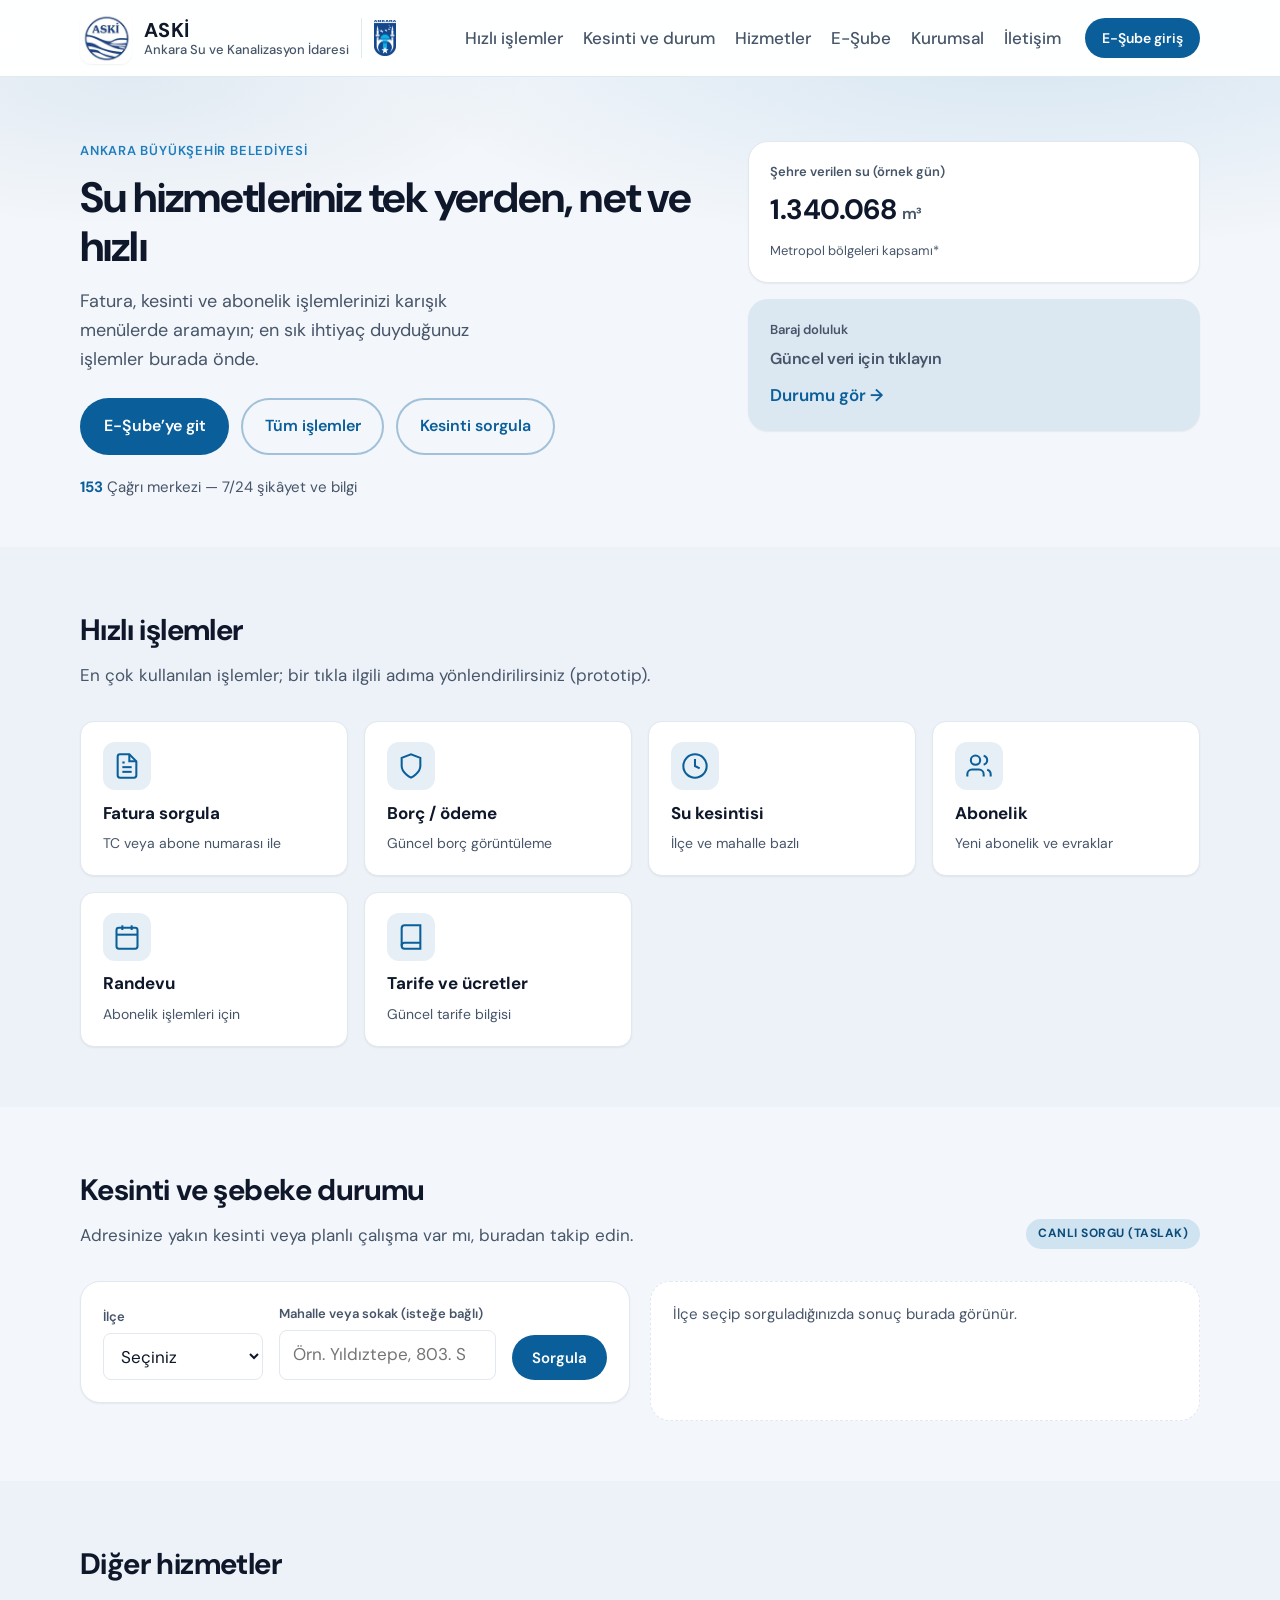
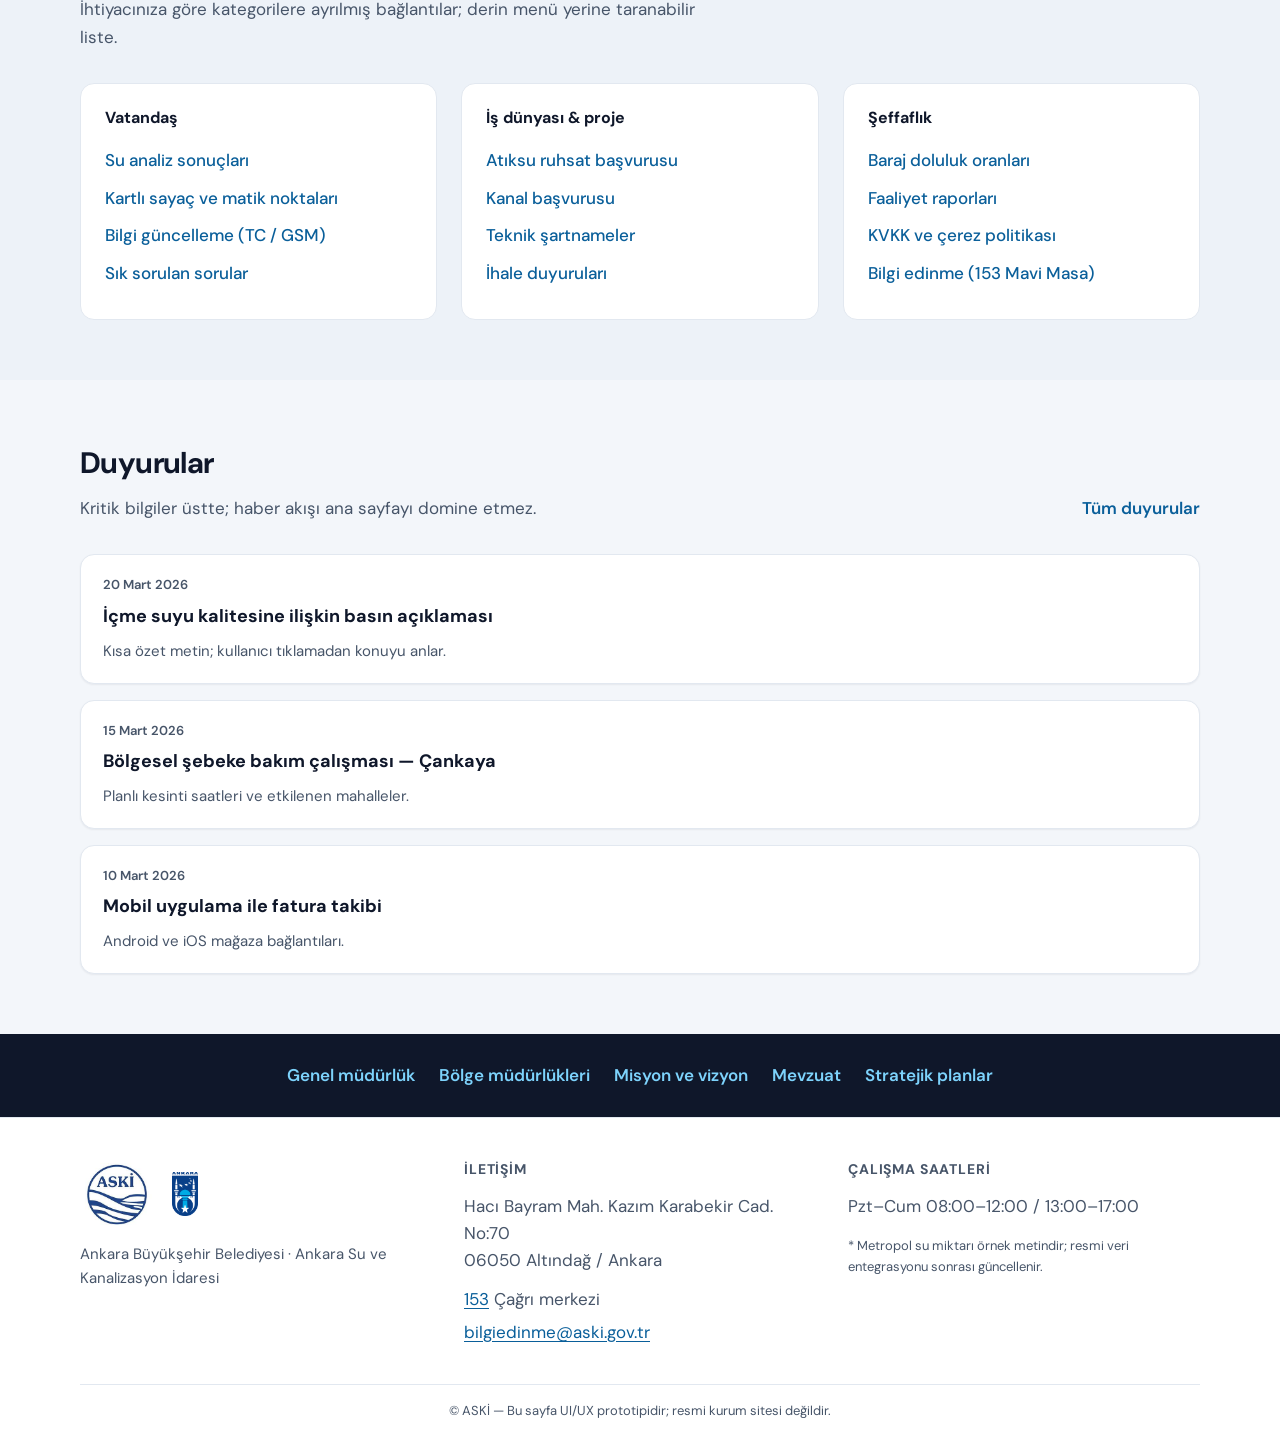
==== index.html @ d0b40c45 "Initial commit: ASKİ UI/UX taslak (statik site) Made-with: Cursor" ====
<!DOCTYPE html>
<html lang="tr">
  <head>
    <meta charset="utf-8" />
    <meta name="viewport" content="width=device-width, initial-scale=1" />
    <meta name="description" content="ASKİ — Ankara su ve altyapı hizmetleri. Fatura, kesinti ve abonelik işlemleri." />
    <title>ASKİ — Ankara Su ve Kanalizasyon İdaresi</title>
    <link rel="preconnect" href="https://fonts.googleapis.com" />
    <link rel="preconnect" href="https://fonts.gstatic.com" crossorigin />
    <link href="https://fonts.googleapis.com/css2?family=DM+Sans:ital,opsz,wght@0,9..40,400;0,9..40,500;0,9..40,600;0,9..40,700;1,9..40,400&display=swap" rel="stylesheet" />
    <link rel="stylesheet" href="styles.css" />
  </head>
  <body>
    <a class="skip-link" href="#icerik">İçeriğe geç</a>

    <header class="site-header" data-header>
      <div class="shell header__inner">
        <div class="brand-cluster">
          <a class="brand" href="index.html">
            <img class="brand__logo" src="askilogo.jpeg" width="52" height="52" alt="ASKİ" />
            <span class="brand__text">
              <span class="brand__title">ASKİ</span>
              <span class="brand__subtitle">Ankara Su ve Kanalizasyon İdaresi</span>
            </span>
          </a>
          <span class="brand-cluster__sep" aria-hidden="true"></span>
          <a
            class="brand-cluster__abb"
            href="https://ankara.bel.tr"
            target="_blank"
            rel="noopener noreferrer"
            title="Ankara Büyükşehir Belediyesi"
          >
            <img class="brand-cluster__abb-img" src="abb-logo.png" width="120" height="40" alt="Ankara Büyükşehir Belediyesi" />
          </a>
        </div>

        <button type="button" class="nav-toggle" aria-expanded="false" aria-controls="site-nav" data-nav-toggle>
          <span class="nav-toggle__bar"></span>
          <span class="visually-hidden">Menüyü aç / kapat</span>
        </button>

        <nav id="site-nav" class="site-nav" data-nav>
          <ul class="site-nav__list">
            <li><a href="#hizli">Hızlı işlemler</a></li>
            <li><a href="#durum">Kesinti ve durum</a></li>
            <li><a href="#hizmetler">Hizmetler</a></li>
            <li><a href="esube.html">E-Şube</a></li>
            <li><a href="#kurumsal">Kurumsal</a></li>
            <li><a href="#iletisim">İletişim</a></li>
          </ul>
          <a class="btn btn--primary btn--sm site-nav__cta" href="esube.html">E-Şube giriş</a>
        </nav>
      </div>
    </header>

    <main id="icerik">
      <section class="hero" aria-labelledby="hero-title">
        <div class="shell hero__grid">
          <div class="hero__copy">
            <p class="eyebrow">Ankara Büyükşehir Belediyesi</p>
            <h1 id="hero-title" class="hero__title">Su hizmetleriniz tek yerden, net ve hızlı</h1>
            <p class="hero__lead">
              Fatura, kesinti ve abonelik işlemlerinizi karışık menülerde aramayın; en sık ihtiyaç duyduğunuz işlemler burada önde.
            </p>
            <div class="hero__actions">
              <a class="btn btn--primary btn--lg" href="esube.html">E-Şube’ye git</a>
              <a class="btn btn--ghost btn--lg" href="#hizli">Tüm işlemler</a>
              <a class="btn btn--ghost btn--lg" href="#durum">Kesinti sorgula</a>
            </div>
            <p class="hero__note">
              <strong>153</strong> Çağrı merkezi — 7/24 şikâyet ve bilgi
            </p>
          </div>
          <div class="hero__panel" role="region" aria-label="Özet durum">
            <div class="stat-card">
              <span class="stat-card__label">Şehre verilen su (örnek gün)</span>
              <span class="stat-card__value">1.340.068 <span class="stat-card__unit">m³</span></span>
              <span class="stat-card__meta">Metropol bölgeleri kapsamı*</span>
            </div>
            <div class="stat-card stat-card--muted">
              <span class="stat-card__label">Baraj doluluk</span>
              <span class="stat-card__value stat-card__value--sm">Güncel veri için tıklayın</span>
              <a class="stat-card__link" href="#durum">Durumu gör →</a>
            </div>
          </div>
        </div>
      </section>

      <section id="hizli" class="section section--tint" aria-labelledby="hizli-title">
        <div class="shell">
          <div class="section__head">
            <h2 id="hizli-title" class="section__title">Hızlı işlemler</h2>
            <p class="section__desc">En çok kullanılan işlemler; bir tıkla ilgili adıma yönlendirilirsiniz (prototip).</p>
          </div>
          <ul class="quick-grid">
            <li>
              <a class="quick-card" href="esube.html">
                <span class="quick-card__icon" aria-hidden="true">
                  <svg width="28" height="28" viewBox="0 0 24 24" fill="none" stroke="currentColor" stroke-width="1.75"><path d="M14 2H6a2 2 0 0 0-2 2v16a2 2 0 0 0 2 2h12a2 2 0 0 0 2-2V8z"/><path d="M14 2v6h6"/><path d="M16 13H8"/><path d="M16 17H8"/><path d="M10 9H8"/></svg>
                </span>
                <span class="quick-card__title">Fatura sorgula</span>
                <span class="quick-card__hint">TC veya abone numarası ile</span>
              </a>
            </li>
            <li>
              <a class="quick-card" href="esube.html">
                <span class="quick-card__icon" aria-hidden="true">
                  <svg width="28" height="28" viewBox="0 0 24 24" fill="none" stroke="currentColor" stroke-width="1.75"><path d="M12 22s8-4 8-10V5l-8-3-8 3v7c0 6 8 10 8 10z"/></svg>
                </span>
                <span class="quick-card__title">Borç / ödeme</span>
                <span class="quick-card__hint">Güncel borç görüntüleme</span>
              </a>
            </li>
            <li>
              <a class="quick-card" href="#">
                <span class="quick-card__icon" aria-hidden="true">
                  <svg width="28" height="28" viewBox="0 0 24 24" fill="none" stroke="currentColor" stroke-width="1.75"><circle cx="12" cy="12" r="10"/><path d="M12 6v6l4 2"/></svg>
                </span>
                <span class="quick-card__title">Su kesintisi</span>
                <span class="quick-card__hint">İlçe ve mahalle bazlı</span>
              </a>
            </li>
            <li>
              <a class="quick-card" href="#">
                <span class="quick-card__icon" aria-hidden="true">
                  <svg width="28" height="28" viewBox="0 0 24 24" fill="none" stroke="currentColor" stroke-width="1.75"><path d="M16 21v-2a4 4 0 0 0-4-4H6a4 4 0 0 0-4 4v2"/><circle cx="9" cy="7" r="4"/><path d="M22 21v-2a4 4 0 0 0-3-3.87"/><path d="M16 3.13a4 4 0 0 1 0 7.75"/></svg>
                </span>
                <span class="quick-card__title">Abonelik</span>
                <span class="quick-card__hint">Yeni abonelik ve evraklar</span>
              </a>
            </li>
            <li>
              <a class="quick-card" href="#">
                <span class="quick-card__icon" aria-hidden="true">
                  <svg width="28" height="28" viewBox="0 0 24 24" fill="none" stroke="currentColor" stroke-width="1.75"><rect x="3" y="4" width="18" height="18" rx="2"/><path d="M16 2v4"/><path d="M8 2v4"/><path d="M3 10h18"/></svg>
                </span>
                <span class="quick-card__title">Randevu</span>
                <span class="quick-card__hint">Abonelik işlemleri için</span>
              </a>
            </li>
            <li>
              <a class="quick-card" href="#">
                <span class="quick-card__icon" aria-hidden="true">
                  <svg width="28" height="28" viewBox="0 0 24 24" fill="none" stroke="currentColor" stroke-width="1.75"><path d="M4 19.5A2.5 2.5 0 0 1 6.5 17H20"/><path d="M6.5 2H20v20H6.5A2.5 2.5 0 0 1 4 19.5v-15A2.5 2.5 0 0 1 6.5 2z"/></svg>
                </span>
                <span class="quick-card__title">Tarife ve ücretler</span>
                <span class="quick-card__hint">Güncel tarife bilgisi</span>
              </a>
            </li>
          </ul>
        </div>
      </section>

      <section id="durum" class="section" aria-labelledby="durum-title">
        <div class="shell">
          <div class="section__head section__head--row">
            <div>
              <h2 id="durum-title" class="section__title">Kesinti ve şebeke durumu</h2>
              <p class="section__desc">Adresinize yakın kesinti veya planlı çalışma var mı, buradan takip edin.</p>
            </div>
            <span class="badge badge--live">Canlı sorgu (taslak)</span>
          </div>
          <div class="lookup-panel">
            <form class="lookup-form" action="#" method="get" role="search" aria-label="Kesinti sorgula">
              <label class="field">
                <span class="field__label">İlçe</span>
                <select class="field__control" name="ilce">
                  <option value="">Seçiniz</option>
                  <option>Çankaya</option>
                  <option>Keçiören</option>
                  <option>Mamak</option>
                  <option>Yenimahalle</option>
                  <option>Etimesgut</option>
                  <option>Sincan</option>
                  <option>Altındağ</option>
                  <option>Gölbaşı</option>
                  <option>Pursaklar</option>
                  <option>Akyurt</option>
                  <option>Çubuk</option>
                </select>
              </label>
              <label class="field field--grow">
                <span class="field__label">Mahalle veya sokak (isteğe bağlı)</span>
                <input class="field__control" type="search" name="q" placeholder="Örn. Yıldıztepe, 803. Sokak" autocomplete="address-line2" />
              </label>
              <button type="submit" class="btn btn--primary lookup-form__submit">Sorgula</button>
            </form>
            <div class="lookup-result" role="status">
              <p class="lookup-result__placeholder">İlçe seçip sorguladığınızda sonuç burada görünür.</p>
            </div>
          </div>
        </div>
      </section>

      <section id="hizmetler" class="section section--tint" aria-labelledby="hizmetler-title">
        <div class="shell">
          <div class="section__head">
            <h2 id="hizmetler-title" class="section__title">Diğer hizmetler</h2>
            <p class="section__desc">İhtiyacınıza göre kategorilere ayrılmış bağlantılar; derin menü yerine taranabilir liste.</p>
          </div>
          <div class="service-cols">
            <div class="service-block">
              <h3 class="service-block__title">Vatandaş</h3>
              <ul class="link-list">
                <li><a href="#">Su analiz sonuçları</a></li>
                <li><a href="#">Kartlı sayaç ve matik noktaları</a></li>
                <li><a href="#">Bilgi güncelleme (TC / GSM)</a></li>
                <li><a href="#">Sık sorulan sorular</a></li>
              </ul>
            </div>
            <div class="service-block">
              <h3 class="service-block__title">İş dünyası & proje</h3>
              <ul class="link-list">
                <li><a href="#">Atıksu ruhsat başvurusu</a></li>
                <li><a href="#">Kanal başvurusu</a></li>
                <li><a href="#">Teknik şartnameler</a></li>
                <li><a href="#">İhale duyuruları</a></li>
              </ul>
            </div>
            <div class="service-block">
              <h3 class="service-block__title">Şeffaflık</h3>
              <ul class="link-list">
                <li><a href="#">Baraj doluluk oranları</a></li>
                <li><a href="#">Faaliyet raporları</a></li>
                <li><a href="#">KVKK ve çerez politikası</a></li>
                <li><a href="#">Bilgi edinme (153 Mavi Masa)</a></li>
              </ul>
            </div>
          </div>
        </div>
      </section>

      <section class="section" aria-labelledby="duyuru-title">
        <div class="shell">
          <div class="section__head section__head--row">
            <div>
              <h2 id="duyuru-title" class="section__title">Duyurular</h2>
              <p class="section__desc">Kritik bilgiler üstte; haber akışı ana sayfayı domine etmez.</p>
            </div>
            <a class="text-link" href="#">Tüm duyurular</a>
          </div>
          <ul class="news-list">
            <li>
              <article class="news-item">
                <time class="news-item__date" datetime="2026-03-20">20 Mart 2026</time>
                <h3 class="news-item__title"><a href="#">İçme suyu kalitesine ilişkin basın açıklaması</a></h3>
                <p class="news-item__excerpt">Kısa özet metin; kullanıcı tıklamadan konuyu anlar.</p>
              </article>
            </li>
            <li>
              <article class="news-item">
                <time class="news-item__date" datetime="2026-03-15">15 Mart 2026</time>
                <h3 class="news-item__title"><a href="#">Bölgesel şebeke bakım çalışması — Çankaya</a></h3>
                <p class="news-item__excerpt">Planlı kesinti saatleri ve etkilenen mahalleler.</p>
              </article>
            </li>
            <li>
              <article class="news-item">
                <time class="news-item__date" datetime="2026-03-10">10 Mart 2026</time>
                <h3 class="news-item__title"><a href="#">Mobil uygulama ile fatura takibi</a></h3>
                <p class="news-item__excerpt">Android ve iOS mağaza bağlantıları.</p>
              </article>
            </li>
          </ul>
        </div>
      </section>

      <section id="kurumsal" class="section section--dark" aria-labelledby="kurumsal-title">
        <div class="shell kurumsal-strip">
          <h2 id="kurumsal-title" class="visually-hidden">Kurumsal kısayollar</h2>
          <ul class="kurumsal-strip__list">
            <li><a href="#">Genel müdürlük</a></li>
            <li><a href="#">Bölge müdürlükleri</a></li>
            <li><a href="#">Misyon ve vizyon</a></li>
            <li><a href="#">Mevzuat</a></li>
            <li><a href="#">Stratejik planlar</a></li>
          </ul>
        </div>
      </section>
    </main>

    <footer id="iletisim" class="site-footer">
      <div class="shell footer__grid">
        <div class="footer__brand">
          <div class="footer__logos">
            <img class="footer__logo" src="askilogo.jpeg" width="72" height="72" alt="ASKİ" loading="lazy" decoding="async" />
            <img class="footer__logo footer__logo--abb" src="abb-logo.png" width="140" height="48" alt="Ankara Büyükşehir Belediyesi" loading="lazy" decoding="async" />
          </div>
          <p class="footer__tagline">Ankara Büyükşehir Belediyesi · Ankara Su ve Kanalizasyon İdaresi</p>
        </div>
        <div class="footer__block">
          <h3 class="footer__heading">İletişim</h3>
          <address class="footer__address">
            Hacı Bayram Mah. Kazım Karabekir Cad. No:70<br />
            06050 Altındağ / Ankara
          </address>
          <p><a href="tel:153">153</a> Çağrı merkezi</p>
          <p><a href="mailto:bilgiedinme@aski.gov.tr">bilgiedinme@aski.gov.tr</a></p>
        </div>
        <div class="footer__block">
          <h3 class="footer__heading">Çalışma saatleri</h3>
          <p>Pzt–Cum 08:00–12:00 / 13:00–17:00</p>
          <p class="footer__fine">* Metropol su miktarı örnek metindir; resmi veri entegrasyonu sonrası güncellenir.</p>
        </div>
      </div>
      <div class="shell footer__bottom">
        <p>© ASKİ — Bu sayfa UI/UX prototipidir; resmi kurum sitesi değildir.</p>
      </div>
    </footer>

    <script src="script.js"></script>
  </body>
</html>
---- styles.css ----
/* ASKİ UI prototip — görev odaklı, sade bilgi mimarisi */

:root {
  /* Kurumsal su / kamu mavisi (ASKİ tipi lacivert–mavi) */
  --color-bg: #f3f6fa;
  --color-surface: #ffffff;
  --color-ink: #0f172a;
  --color-ink-muted: #475569;
  --color-border: #e2e8f0;
  --color-accent: #0a5f9a;
  --color-accent-hover: #084a78;
  --color-accent-soft: rgba(10, 95, 154, 0.1);
  --color-wave: #1e7dbd;
  --color-accent-rgb: 10, 95, 154;
  --color-wave-rgb: 30, 125, 189;
  --radius-sm: 8px;
  --radius-md: 14px;
  --radius-lg: 20px;
  --shadow-sm: 0 1px 2px rgba(15, 23, 42, 0.06);
  --shadow-md: 0 8px 24px rgba(15, 23, 42, 0.08);
  --font: "DM Sans", system-ui, -apple-system, sans-serif;
  --header-h: 72px;
  --max: 1120px;
  --space: clamp(1rem, 4vw, 2rem);
}

*,
*::before,
*::after {
  box-sizing: border-box;
}

html {
  scroll-behavior: smooth;
}

@media (prefers-reduced-motion: reduce) {
  html {
    scroll-behavior: auto;
  }
  *,
  *::before,
  *::after {
    animation-duration: 0.01ms !important;
    animation-iteration-count: 1 !important;
    transition-duration: 0.01ms !important;
  }
}

body {
  margin: 0;
  font-family: var(--font);
  font-size: 1.0625rem;
  line-height: 1.6;
  color: var(--color-ink);
  background: var(--color-bg);
}

img {
  max-width: 100%;
  height: auto;
}

a {
  color: var(--color-accent);
  text-underline-offset: 3px;
}

a:hover {
  color: var(--color-accent-hover);
}

.visually-hidden {
  position: absolute;
  width: 1px;
  height: 1px;
  padding: 0;
  margin: -1px;
  overflow: hidden;
  clip: rect(0, 0, 0, 0);
  white-space: nowrap;
  border: 0;
}

.skip-link {
  position: absolute;
  left: -9999px;
  z-index: 999;
  padding: 0.75rem 1rem;
  background: var(--color-accent);
  color: #fff;
  font-weight: 600;
  border-radius: var(--radius-sm);
}

.skip-link:focus {
  left: var(--space);
  top: var(--space);
}

.shell {
  width: min(100% - 2 * var(--space), var(--max));
  margin-inline: auto;
}

/* Header */

.site-header {
  position: sticky;
  top: 0;
  z-index: 50;
  background: rgba(255, 255, 255, 0.92);
  backdrop-filter: blur(10px);
  border-bottom: 1px solid var(--color-border);
}

.header__inner {
  display: flex;
  align-items: center;
  justify-content: space-between;
  gap: 1rem;
  min-height: var(--header-h);
  padding-block: 0.75rem;
}

.brand-cluster {
  display: flex;
  align-items: center;
  gap: 0.75rem;
  flex-shrink: 0;
}

.brand-cluster__sep {
  width: 1px;
  height: 40px;
  background: var(--color-border);
  flex-shrink: 0;
}

.brand-cluster__abb {
  display: flex;
  align-items: center;
  text-decoration: none;
  opacity: 0.95;
  transition: opacity 0.15s ease;
}

.brand-cluster__abb:hover {
  opacity: 1;
}

.brand-cluster__abb-img {
  display: block;
  height: 36px;
  width: auto;
  max-width: 110px;
  object-fit: contain;
}

.brand {
  display: flex;
  align-items: center;
  gap: 0.75rem;
  text-decoration: none;
  color: inherit;
}

.brand__logo {
  width: 52px;
  height: 52px;
  object-fit: contain;
  border-radius: 12px;
  flex-shrink: 0;
  box-shadow: var(--shadow-sm);
}

.brand__text {
  display: flex;
  flex-direction: column;
  line-height: 1.2;
}

.brand__title {
  font-weight: 700;
  font-size: 1.25rem;
  letter-spacing: 0.02em;
}

.brand__subtitle {
  font-size: 0.8125rem;
  color: var(--color-ink-muted);
  font-weight: 500;
}

.brand__title--footer {
  font-size: 1.5rem;
}

.nav-toggle {
  display: none;
  flex-direction: column;
  justify-content: center;
  gap: 6px;
  width: 44px;
  height: 44px;
  padding: 0;
  border: 1px solid var(--color-border);
  border-radius: var(--radius-sm);
  background: var(--color-surface);
  cursor: pointer;
}

.nav-toggle__bar,
.nav-toggle__bar::before,
.nav-toggle__bar::after {
  display: block;
  width: 20px;
  height: 2px;
  margin-inline: auto;
  background: var(--color-ink);
  border-radius: 1px;
}

.nav-toggle__bar {
  position: relative;
  background: transparent;
}

.nav-toggle__bar::before,
.nav-toggle__bar::after {
  content: "";
  position: absolute;
  left: 0;
  transition: transform 0.2s ease;
}

.nav-toggle__bar::before {
  top: -6px;
}

.nav-toggle__bar::after {
  top: 6px;
}

.site-nav[data-open="true"] .nav-toggle__bar::before {
  transform: translateY(6px) rotate(45deg);
}

.site-nav[data-open="true"] .nav-toggle__bar::after {
  transform: translateY(-6px) rotate(-45deg);
}

.site-nav {
  display: flex;
  align-items: center;
  gap: 1.5rem;
}

.site-nav__list {
  display: flex;
  flex-wrap: wrap;
  align-items: center;
  gap: 0.25rem 1.25rem;
  list-style: none;
  margin: 0;
  padding: 0;
}

.site-nav__list a {
  text-decoration: none;
  font-weight: 500;
  color: var(--color-ink-muted);
  padding: 0.35rem 0;
}

.site-nav__list a:hover,
.site-nav__list a:focus-visible {
  color: var(--color-accent);
}

.site-nav__cta {
  flex-shrink: 0;
}

@media (max-width: 880px) {
  .brand-cluster__sep {
    display: none;
  }

  .brand-cluster__abb-img {
    max-width: 88px;
    height: 30px;
  }

  .nav-toggle {
    display: flex;
  }

  .site-nav {
    position: fixed;
    inset: var(--header-h) 0 auto 0;
    flex-direction: column;
    align-items: stretch;
    padding: 1rem var(--space) 1.25rem;
    background: var(--color-surface);
    border-bottom: 1px solid var(--color-border);
    box-shadow: var(--shadow-md);
    transform: translateY(-120%);
    opacity: 0;
    pointer-events: none;
    transition: transform 0.2s ease, opacity 0.2s ease;
  }

  .site-nav[data-open="true"] {
    transform: translateY(0);
    opacity: 1;
    pointer-events: auto;
  }

  .site-nav__list {
    flex-direction: column;
    align-items: stretch;
  }

  .site-nav__list a {
    padding: 0.65rem 0;
    border-bottom: 1px solid var(--color-border);
  }

  .site-nav__cta {
    margin-top: 0.5rem;
    text-align: center;
  }
}

/* Buttons */

.btn {
  display: inline-flex;
  align-items: center;
  justify-content: center;
  gap: 0.5rem;
  padding: 0.65rem 1.15rem;
  font-family: inherit;
  font-size: 0.9375rem;
  font-weight: 600;
  text-decoration: none;
  border-radius: 999px;
  border: 2px solid transparent;
  cursor: pointer;
  transition: background 0.15s ease, color 0.15s ease, border-color 0.15s ease;
}

.btn--primary {
  background: var(--color-accent);
  color: #fff;
}

.btn--primary:hover {
  background: var(--color-accent-hover);
  color: #fff;
}

.btn--ghost {
  background: transparent;
  color: var(--color-accent);
  border-color: rgba(var(--color-accent-rgb), 0.35);
}

.btn--ghost:hover {
  background: var(--color-accent-soft);
}

.btn--sm {
  padding: 0.45rem 0.95rem;
  font-size: 0.875rem;
}

.btn--lg {
  padding: 0.85rem 1.35rem;
  font-size: 1rem;
}

.btn:focus-visible {
  outline: 3px solid rgba(var(--color-accent-rgb), 0.45);
  outline-offset: 2px;
}

/* Hero */

.hero {
  padding: clamp(2.5rem, 6vw, 4rem) 0 clamp(2rem, 5vw, 3rem);
  background:
    radial-gradient(1200px 400px at 80% -10%, rgba(var(--color-wave-rgb), 0.14), transparent 55%),
    radial-gradient(800px 300px at 10% 0%, rgba(var(--color-accent-rgb), 0.08), transparent 50%),
    var(--color-bg);
}

.hero__grid {
  display: grid;
  grid-template-columns: 1.15fr 0.85fr;
  gap: clamp(2rem, 5vw, 3.5rem);
  align-items: start;
}

@media (max-width: 900px) {
  .hero__grid {
    grid-template-columns: 1fr;
  }
}

.eyebrow {
  margin: 0 0 0.75rem;
  font-size: 0.8125rem;
  font-weight: 600;
  letter-spacing: 0.06em;
  text-transform: uppercase;
  color: var(--color-wave);
}

.hero__title {
  margin: 0 0 1rem;
  font-size: clamp(1.85rem, 4.5vw, 2.65rem);
  font-weight: 700;
  line-height: 1.15;
  letter-spacing: -0.02em;
}

.hero__lead {
  margin: 0 0 1.5rem;
  color: var(--color-ink-muted);
  font-size: 1.125rem;
  max-width: 36ch;
}

.hero__actions {
  display: flex;
  flex-wrap: wrap;
  gap: 0.75rem;
  margin-bottom: 1.25rem;
}

.hero__note {
  margin: 0;
  font-size: 0.9375rem;
  color: var(--color-ink-muted);
}

.hero__note strong {
  color: var(--color-accent);
  font-weight: 700;
}

.hero__panel {
  display: flex;
  flex-direction: column;
  gap: 1rem;
}

.stat-card {
  padding: 1.25rem 1.35rem;
  background: var(--color-surface);
  border-radius: var(--radius-lg);
  border: 1px solid var(--color-border);
  box-shadow: var(--shadow-sm);
}

.stat-card--muted {
  background: var(--color-accent-soft);
  border-color: transparent;
}

.stat-card__label {
  display: block;
  font-size: 0.8125rem;
  font-weight: 600;
  color: var(--color-ink-muted);
  margin-bottom: 0.35rem;
}

.stat-card__value {
  display: block;
  font-size: 1.75rem;
  font-weight: 700;
  letter-spacing: -0.02em;
}

.stat-card__value--sm {
  font-size: 1rem;
  font-weight: 600;
  color: var(--color-ink-muted);
}

.stat-card__unit {
  font-size: 1rem;
  font-weight: 600;
  color: var(--color-ink-muted);
}

.stat-card__meta {
  display: block;
  margin-top: 0.5rem;
  font-size: 0.8125rem;
  color: var(--color-ink-muted);
}

.stat-card__link {
  display: inline-block;
  margin-top: 0.65rem;
  font-weight: 600;
  text-decoration: none;
}

.stat-card__link:hover {
  text-decoration: underline;
}

/* Sections */

.section {
  padding: clamp(2.5rem, 5vw, 3.75rem) 0;
}

.section--tint {
  background: #edf2f8;
}

.section--dark {
  padding: 1.75rem 0;
  background: #0f172a;
  color: #e2e8f0;
}

.section--dark a {
  color: #7dd3fc;
}

.section--dark a:hover {
  color: #bae6fd;
}

.section__head {
  margin-bottom: 2rem;
  max-width: 52ch;
}

.section__head--row {
  display: flex;
  flex-wrap: wrap;
  align-items: flex-end;
  justify-content: space-between;
  gap: 1rem;
  max-width: none;
}

.section__title {
  margin: 0 0 0.5rem;
  font-size: clamp(1.5rem, 3vw, 1.85rem);
  font-weight: 700;
  letter-spacing: -0.02em;
}

.section__desc {
  margin: 0;
  color: var(--color-ink-muted);
}

.badge {
  display: inline-block;
  padding: 0.35rem 0.75rem;
  font-size: 0.75rem;
  font-weight: 700;
  letter-spacing: 0.04em;
  text-transform: uppercase;
  border-radius: 999px;
}

.badge--live {
  background: rgba(var(--color-wave-rgb), 0.16);
  color: #0a4d7a;
}

.text-link {
  font-weight: 600;
  text-decoration: none;
  white-space: nowrap;
}

.text-link:hover {
  text-decoration: underline;
}

/* Quick grid */

.quick-grid {
  display: grid;
  grid-template-columns: repeat(auto-fill, minmax(240px, 1fr));
  gap: 1rem;
  list-style: none;
  margin: 0;
  padding: 0;
}

.quick-card {
  display: flex;
  flex-direction: column;
  align-items: flex-start;
  gap: 0.35rem;
  height: 100%;
  padding: 1.25rem 1.35rem;
  background: var(--color-surface);
  border: 1px solid var(--color-border);
  border-radius: var(--radius-md);
  text-decoration: none;
  color: inherit;
  box-shadow: var(--shadow-sm);
  transition: border-color 0.15s ease, box-shadow 0.15s ease, transform 0.15s ease;
}

.quick-card:hover {
  border-color: rgba(var(--color-accent-rgb), 0.35);
  box-shadow: var(--shadow-md);
  transform: translateY(-2px);
}

.quick-card:focus-visible {
  outline: 3px solid rgba(var(--color-accent-rgb), 0.45);
  outline-offset: 2px;
}

.quick-card__icon {
  display: flex;
  align-items: center;
  justify-content: center;
  width: 48px;
  height: 48px;
  border-radius: 12px;
  background: var(--color-accent-soft);
  color: var(--color-accent);
  margin-bottom: 0.25rem;
}

.quick-card__title {
  font-size: 1.0625rem;
  font-weight: 700;
}

.quick-card__hint {
  font-size: 0.875rem;
  color: var(--color-ink-muted);
}

/* Lookup */

.lookup-panel {
  display: grid;
  grid-template-columns: 1fr;
  gap: 1.25rem;
}

@media (min-width: 700px) {
  .lookup-panel {
    grid-template-columns: 1fr 1fr;
    align-items: start;
  }
}

.lookup-form {
  display: flex;
  flex-wrap: wrap;
  gap: 1rem;
  align-items: flex-end;
  padding: 1.35rem;
  background: var(--color-surface);
  border: 1px solid var(--color-border);
  border-radius: var(--radius-lg);
  box-shadow: var(--shadow-sm);
}

.field {
  display: flex;
  flex-direction: column;
  gap: 0.35rem;
  min-width: 160px;
}

.field--grow {
  flex: 1;
  min-width: 200px;
}

.field__label {
  font-size: 0.8125rem;
  font-weight: 600;
  color: var(--color-ink-muted);
}

.field__control {
  font: inherit;
  padding: 0.65rem 0.85rem;
  border: 1px solid var(--color-border);
  border-radius: var(--radius-sm);
  background: #fff;
  color: var(--color-ink);
}

.field__control:focus {
  outline: none;
  border-color: var(--color-accent);
  box-shadow: 0 0 0 3px var(--color-accent-soft);
}

.lookup-form__submit {
  flex-shrink: 0;
}

.lookup-result {
  min-height: 140px;
  padding: 1.25rem 1.35rem;
  background: var(--color-surface);
  border: 1px dashed var(--color-border);
  border-radius: var(--radius-lg);
}

.lookup-result__placeholder {
  margin: 0;
  color: var(--color-ink-muted);
  font-size: 0.9375rem;
}

/* Services */

.service-cols {
  display: grid;
  grid-template-columns: repeat(auto-fit, minmax(220px, 1fr));
  gap: 1.5rem;
}

.service-block {
  padding: 1.35rem 1.5rem;
  background: var(--color-surface);
  border-radius: var(--radius-md);
  border: 1px solid var(--color-border);
}

.service-block__title {
  margin: 0 0 1rem;
  font-size: 1rem;
  font-weight: 700;
}

.link-list {
  margin: 0;
  padding: 0;
  list-style: none;
}

.link-list li {
  margin-bottom: 0.65rem;
}

.link-list a {
  font-weight: 500;
  text-decoration: none;
}

.link-list a:hover {
  text-decoration: underline;
}

/* News */

.news-list {
  list-style: none;
  margin: 0;
  padding: 0;
  display: flex;
  flex-direction: column;
  gap: 1rem;
}

.news-item {
  padding: 1.25rem 1.35rem;
  background: var(--color-surface);
  border: 1px solid var(--color-border);
  border-radius: var(--radius-md);
  box-shadow: var(--shadow-sm);
}

.news-item__date {
  display: block;
  font-size: 0.8125rem;
  font-weight: 600;
  color: var(--color-ink-muted);
  margin-bottom: 0.35rem;
}

.news-item__title {
  margin: 0 0 0.5rem;
  font-size: 1.125rem;
  font-weight: 700;
}

.news-item__title a {
  color: inherit;
  text-decoration: none;
}

.news-item__title a:hover {
  color: var(--color-accent);
}

.news-item__excerpt {
  margin: 0;
  font-size: 0.9375rem;
  color: var(--color-ink-muted);
}

/* Kurumsal strip */

.kurumsal-strip__list {
  display: flex;
  flex-wrap: wrap;
  gap: 0.75rem 1.5rem;
  justify-content: center;
  list-style: none;
  margin: 0;
  padding: 0;
}

.kurumsal-strip__list a {
  font-weight: 600;
  text-decoration: none;
}

.kurumsal-strip__list a:hover {
  text-decoration: underline;
}

/* Footer */

.site-footer {
  padding: 2.5rem 0 0;
  background: #fff;
  border-top: 1px solid var(--color-border);
}

.footer__grid {
  display: grid;
  grid-template-columns: repeat(auto-fit, minmax(200px, 1fr));
  gap: 2rem;
  padding-bottom: 2rem;
}

.footer__logos {
  display: flex;
  flex-wrap: wrap;
  align-items: center;
  gap: 1rem 1.25rem;
  margin-bottom: 0.75rem;
}

.footer__logo {
  display: block;
  width: 72px;
  height: 72px;
  object-fit: contain;
}

.footer__logo--abb {
  width: auto;
  height: 44px;
  max-width: 160px;
}

.footer__tagline {
  margin: 0;
  color: var(--color-ink-muted);
  font-size: 0.9375rem;
  max-width: 36ch;
}

.footer__heading {
  margin: 0 0 0.75rem;
  font-size: 0.875rem;
  font-weight: 700;
  text-transform: uppercase;
  letter-spacing: 0.06em;
  color: var(--color-ink-muted);
}

.footer__address {
  font-style: normal;
  margin: 0 0 0.75rem;
  color: var(--color-ink-muted);
}

.footer__block p {
  margin: 0.35rem 0;
  color: var(--color-ink-muted);
}

.footer__fine {
  font-size: 0.8125rem;
  margin-top: 1rem !important;
}

.footer__bottom {
  padding: 1rem 0 1.5rem;
  border-top: 1px solid var(--color-border);
  text-align: center;
}

.footer__bottom p {
  margin: 0;
  font-size: 0.8125rem;
  color: var(--color-ink-muted);
}

/* E-Şube giriş (İSKİ tarzı görev odaklı düzen) */

.page-esube {
  min-height: 100vh;
  display: flex;
  flex-direction: column;
  background:
    radial-gradient(900px 420px at 85% -5%, rgba(var(--color-wave-rgb), 0.16), transparent 55%),
    radial-gradient(700px 380px at 5% 20%, rgba(var(--color-accent-rgb), 0.1), transparent 50%),
    linear-gradient(180deg, #e8f1f3 0%, var(--color-bg) 45%);
}

.page-esube .site-header {
  background: rgba(255, 255, 255, 0.97);
}

.esube-main {
  flex: 1;
  padding: clamp(1.5rem, 4vw, 2.75rem) 0 clamp(2rem, 5vw, 3rem);
}

.esube-layout {
  display: grid;
  grid-template-columns: minmax(0, 1fr) minmax(280px, 420px);
  gap: clamp(1.5rem, 4vw, 2.5rem);
  align-items: start;
}

@media (max-width: 900px) {
  .esube-layout {
    grid-template-columns: 1fr;
  }
}

.esube-intro {
  padding: 0.25rem 0;
}

.esube-intro__badge {
  display: inline-block;
  margin: 0 0 0.75rem;
  padding: 0.35rem 0.75rem;
  font-size: 0.75rem;
  font-weight: 700;
  letter-spacing: 0.05em;
  text-transform: uppercase;
  color: var(--color-accent);
  background: var(--color-accent-soft);
  border-radius: 999px;
}

.esube-intro__title {
  margin: 0 0 1rem;
  font-size: clamp(1.65rem, 3.5vw, 2.1rem);
  font-weight: 700;
  line-height: 1.2;
  letter-spacing: -0.02em;
}

.esube-intro__title span {
  color: var(--color-wave);
}

.esube-intro__block {
  margin: 0 0 1.25rem;
  padding: 1rem 1.15rem;
  background: var(--color-surface);
  border: 1px solid var(--color-border);
  border-radius: var(--radius-md);
  box-shadow: var(--shadow-sm);
}

.esube-intro__block h2 {
  margin: 0 0 0.5rem;
  font-size: 0.9375rem;
  font-weight: 700;
  color: var(--color-wave);
}

.esube-intro__block p {
  margin: 0;
  font-size: 0.9375rem;
  color: var(--color-ink-muted);
  line-height: 1.55;
}

.esube-intro__note {
  margin: 1rem 0 0;
  font-size: 0.875rem;
  color: var(--color-ink-muted);
}

.esube-intro__note a {
  font-weight: 600;
}

.esube-card {
  padding: 1.5rem 1.35rem 1.35rem;
  background: var(--color-surface);
  border: 1px solid var(--color-border);
  border-radius: var(--radius-lg);
  box-shadow: var(--shadow-md);
}

.esube-card__title {
  margin: 0 0 1.25rem;
  font-size: 1.125rem;
  font-weight: 700;
  text-align: center;
}

.login-tabs {
  display: flex;
  margin-bottom: 1.25rem;
  padding: 4px;
  background: var(--color-bg);
  border-radius: 999px;
  gap: 4px;
}

.login-tabs__btn {
  flex: 1;
  padding: 0.55rem 0.75rem;
  font: inherit;
  font-size: 0.875rem;
  font-weight: 600;
  color: var(--color-ink-muted);
  background: transparent;
  border: none;
  border-radius: 999px;
  cursor: pointer;
  transition: background 0.15s ease, color 0.15s ease;
}

.login-tabs__btn[aria-selected="true"] {
  background: var(--color-surface);
  color: var(--color-accent);
  box-shadow: var(--shadow-sm);
}

.login-tabs__btn:focus-visible {
  outline: 3px solid rgba(var(--color-accent-rgb), 0.35);
  outline-offset: 2px;
}

.login-panel[hidden] {
  display: none !important;
}

.login-panel {
  display: block;
}

.kvkk-line {
  margin: 0 0 0.75rem;
  font-size: 0.875rem;
  color: var(--color-ink-muted);
  line-height: 1.5;
}

.kvkk-line a {
  font-weight: 600;
}

.kvkk-check {
  display: flex;
  align-items: flex-start;
  gap: 0.5rem;
  margin-bottom: 1rem;
  font-size: 0.875rem;
  font-weight: 600;
}

.kvkk-check input {
  margin-top: 0.2rem;
  width: 1.1rem;
  height: 1.1rem;
  accent-color: var(--color-accent);
}

.edevlet-box {
  display: flex;
  align-items: center;
  gap: 0.85rem;
  padding: 0.85rem 1rem;
  border: 1px solid var(--color-border);
  border-radius: var(--radius-sm);
  background: #fafbfc;
  text-decoration: none;
  color: inherit;
  transition: border-color 0.15s ease, background 0.15s ease;
}

.edevlet-box:hover {
  border-color: rgba(var(--color-accent-rgb), 0.4);
  background: #fff;
}

.edevlet-box__icon {
  display: flex;
  align-items: center;
  justify-content: center;
  width: 40px;
  height: 40px;
  flex-shrink: 0;
  background: #fff;
  border: 1px solid var(--color-border);
  border-radius: 8px;
  font-size: 0.65rem;
  font-weight: 800;
  letter-spacing: 0.02em;
  color: #c41e3a;
}

.edevlet-box__text strong {
  display: block;
  font-size: 0.8125rem;
  color: #475569;
}

.edevlet-box__text span {
  font-size: 0.75rem;
  color: var(--color-ink-muted);
}

.form-stack {
  display: flex;
  flex-direction: column;
  gap: 0.85rem;
}

.esube-hint {
  margin: 0;
  font-size: 0.8125rem;
  color: var(--color-ink-muted);
}

.round-input {
  width: 100%;
  padding: 0.7rem 0.9rem;
  font: inherit;
  border: 1px solid var(--color-border);
  border-radius: var(--radius-sm);
  background: #fff;
}

.round-input:focus {
  outline: none;
  border-color: var(--color-accent);
  box-shadow: 0 0 0 3px var(--color-accent-soft);
}

.esube-submit {
  align-self: flex-end;
  padding: 0.65rem 1.35rem;
  font: inherit;
  font-weight: 600;
  color: #fff;
  background: var(--color-accent);
  border: none;
  border-radius: 999px;
  cursor: pointer;
}

.esube-submit:hover {
  background: var(--color-accent-hover);
}

.esube-submit:focus-visible {
  outline: 3px solid rgba(var(--color-accent-rgb), 0.45);
  outline-offset: 2px;
}

.esube-foot {
  margin-top: 1rem;
  padding-top: 1rem;
  border-top: 1px solid var(--color-border);
  text-align: center;
}

.esube-foot a {
  font-size: 0.875rem;
  font-weight: 600;
  text-decoration: none;
}

.esube-foot a:hover {
  text-decoration: underline;
}
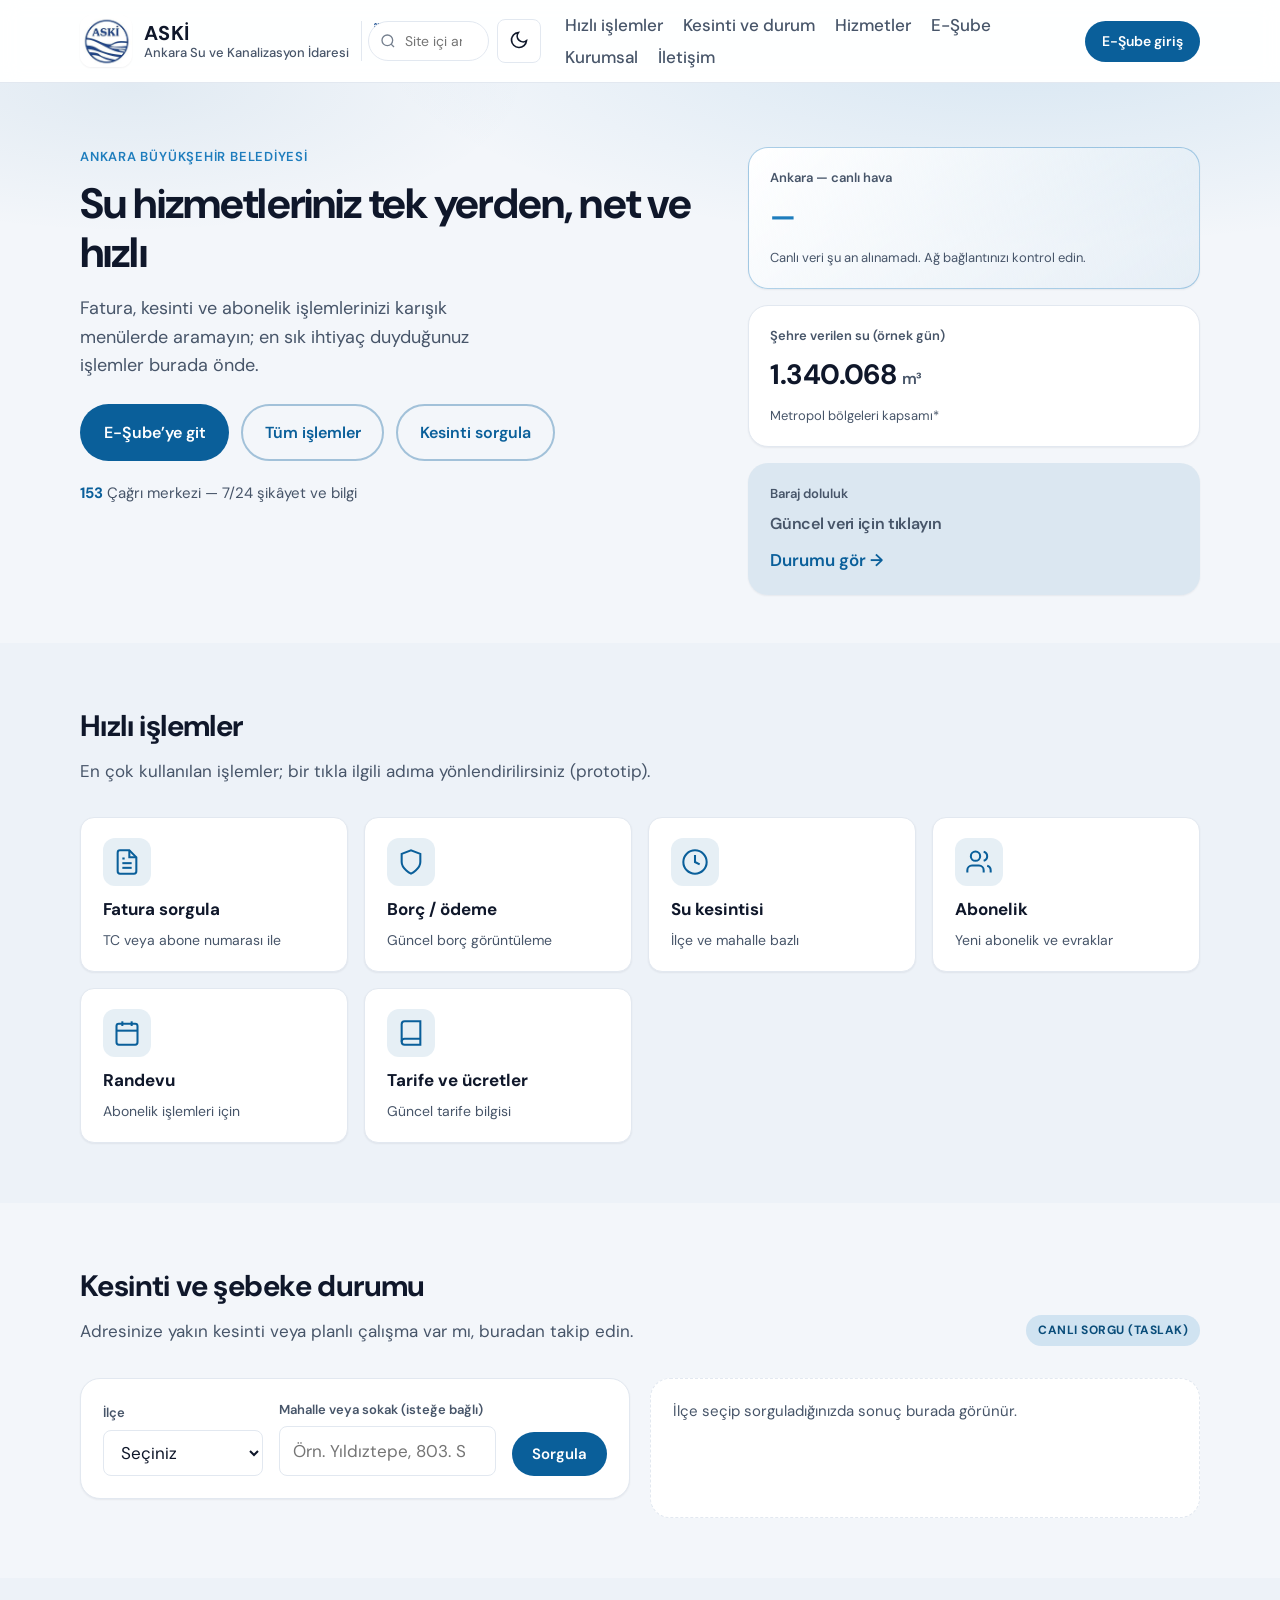
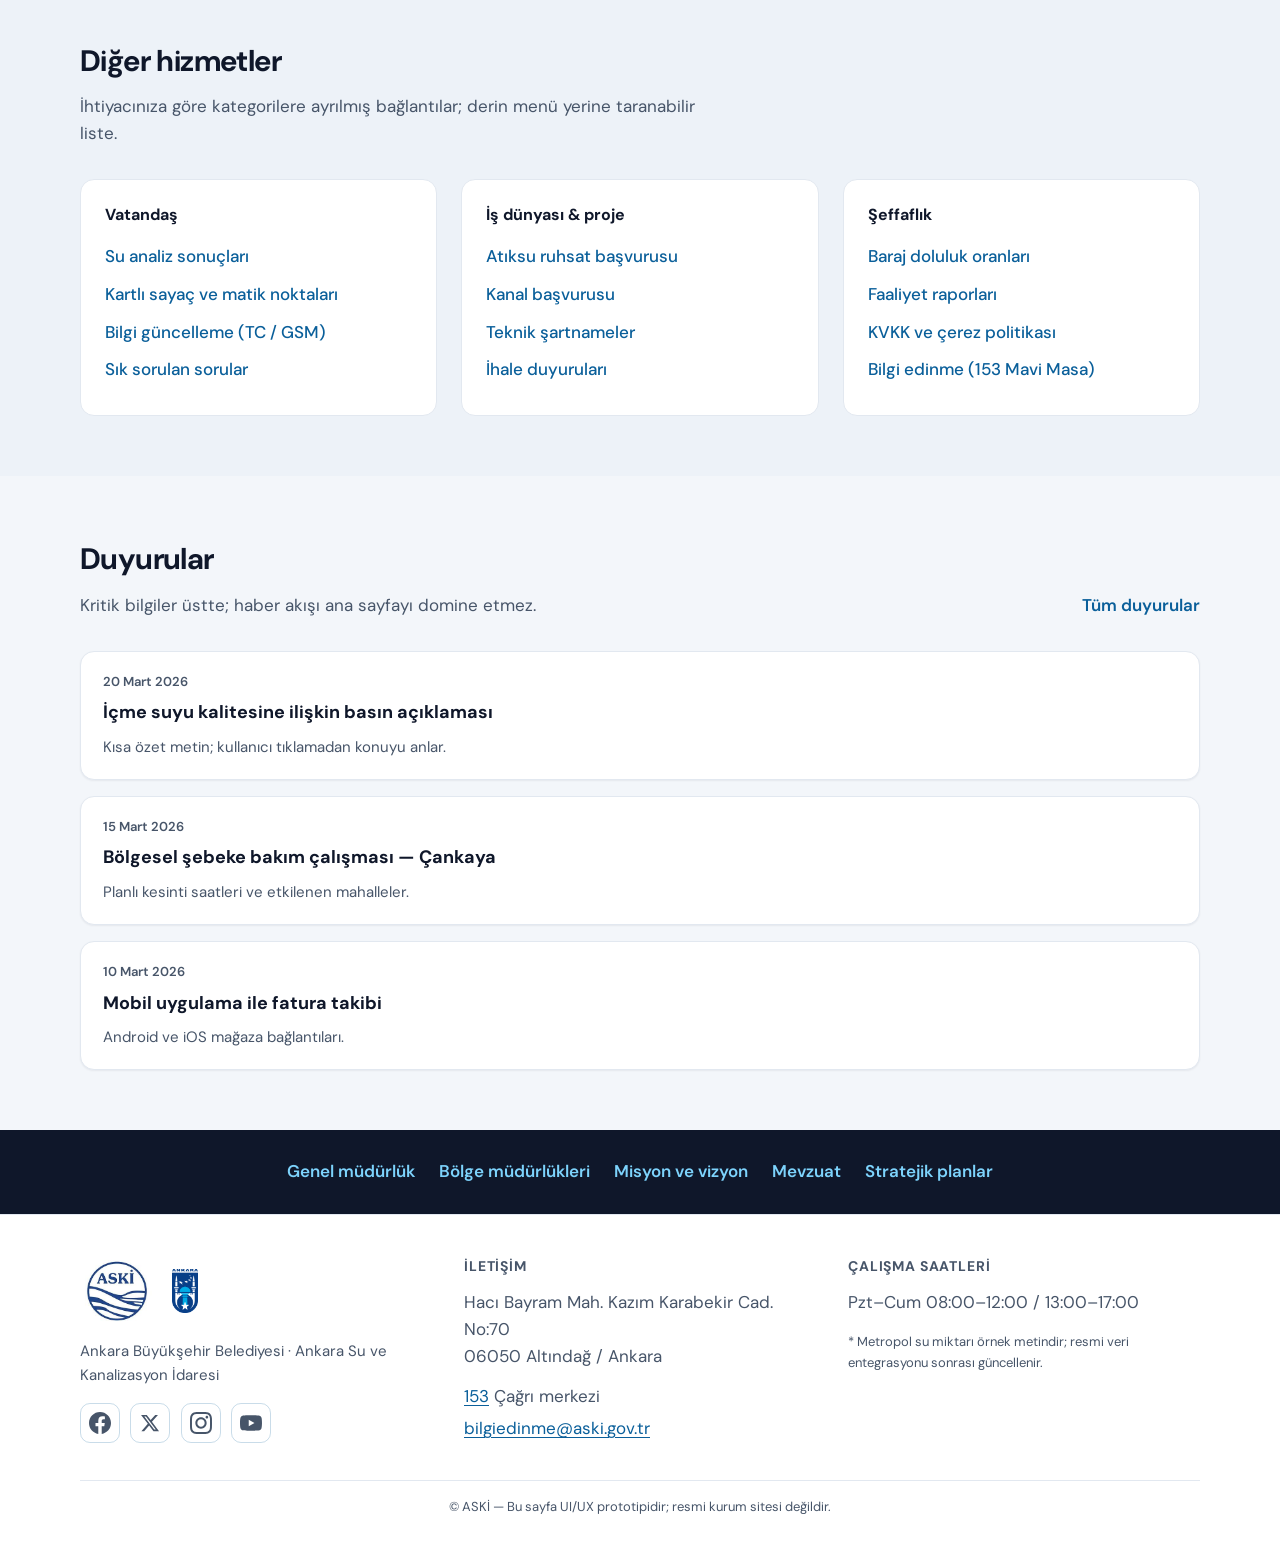
==== commit 526bbea2: "Site araması, 404, karanlık mod, sosyal ikonlar, Open-Meteo canlı hava Made-with: Cursor" ====
--- a/index.html
+++ b/index.html
@@ -9,36 +9,71 @@
     <link rel="preconnect" href="https://fonts.gstatic.com" crossorigin />
     <link href="https://fonts.googleapis.com/css2?family=DM+Sans:ital,opsz,wght@0,9..40,400;0,9..40,500;0,9..40,600;0,9..40,700;1,9..40,400&display=swap" rel="stylesheet" />
     <link rel="stylesheet" href="styles.css" />
+    <script>
+      (function () {
+        var t = localStorage.getItem("theme");
+        if (t === "dark" || (t !== "light" && window.matchMedia("(prefers-color-scheme: dark)").matches))
+          document.documentElement.setAttribute("data-theme", "dark");
+      })();
+    </script>
   </head>
   <body>
     <a class="skip-link" href="#icerik">İçeriğe geç</a>
 
     <header class="site-header" data-header>
       <div class="shell header__inner">
-        <div class="brand-cluster">
-          <a class="brand" href="index.html">
-            <img class="brand__logo" src="askilogo.jpeg" width="52" height="52" alt="ASKİ" />
-            <span class="brand__text">
-              <span class="brand__title">ASKİ</span>
-              <span class="brand__subtitle">Ankara Su ve Kanalizasyon İdaresi</span>
+        <div class="header__brand-row">
+          <div class="brand-cluster">
+            <a class="brand" href="index.html">
+              <img class="brand__logo" src="askilogo.jpeg" width="52" height="52" alt="ASKİ" />
+              <span class="brand__text">
+                <span class="brand__title">ASKİ</span>
+                <span class="brand__subtitle">Ankara Su ve Kanalizasyon İdaresi</span>
+              </span>
+            </a>
+            <span class="brand-cluster__sep" aria-hidden="true"></span>
+            <a
+              class="brand-cluster__abb"
+              href="https://ankara.bel.tr"
+              target="_blank"
+              rel="noopener noreferrer"
+              title="Ankara Büyükşehir Belediyesi"
+            >
+              <img class="brand-cluster__abb-img" src="abb-logo.png" width="120" height="40" alt="Ankara Büyükşehir Belediyesi" />
+            </a>
+          </div>
+
+          <button type="button" class="nav-toggle" aria-expanded="false" aria-controls="site-nav" data-nav-toggle>
+            <span class="nav-toggle__bar"></span>
+            <span class="visually-hidden">Menüyü aç / kapat</span>
+          </button>
+        </div>
+
+        <div class="header__tools">
+          <div class="site-search" data-site-search>
+            <label class="visually-hidden" for="site-search-input">Site içi ara</label>
+            <input
+              type="search"
+              id="site-search-input"
+              class="site-search__input"
+              placeholder="Site içi ara…"
+              autocomplete="off"
+              maxlength="80"
+              aria-autocomplete="list"
+              aria-controls="site-search-results"
+              aria-expanded="false"
+            />
+            <div class="site-search__dropdown" id="site-search-results" role="listbox" aria-label="Arama sonuçları" hidden></div>
+          </div>
+          <button type="button" class="theme-toggle" data-theme-toggle aria-label="Karanlık temayı aç" title="Görünüm">
+            <span class="theme-toggle__icon theme-toggle__icon--moon" aria-hidden="true">
+              <svg width="20" height="20" viewBox="0 0 24 24" fill="none" stroke="currentColor" stroke-width="2"><path d="M21 12.79A9 9 0 1 1 11.21 3 7 7 0 0 0 21 12.79z"/></svg>
             </span>
-          </a>
-          <span class="brand-cluster__sep" aria-hidden="true"></span>
-          <a
-            class="brand-cluster__abb"
-            href="https://ankara.bel.tr"
-            target="_blank"
-            rel="noopener noreferrer"
-            title="Ankara Büyükşehir Belediyesi"
-          >
-            <img class="brand-cluster__abb-img" src="abb-logo.png" width="120" height="40" alt="Ankara Büyükşehir Belediyesi" />
-          </a>
-        </div>
-
-        <button type="button" class="nav-toggle" aria-expanded="false" aria-controls="site-nav" data-nav-toggle>
-          <span class="nav-toggle__bar"></span>
-          <span class="visually-hidden">Menüyü aç / kapat</span>
-        </button>
+            <span class="theme-toggle__icon theme-toggle__icon--sun" aria-hidden="true" hidden>
+              <svg width="20" height="20" viewBox="0 0 24 24" fill="none" stroke="currentColor" stroke-width="2"><circle cx="12" cy="12" r="4"/><path d="M12 2v2M12 20v2M4.93 4.93l1.41 1.41M17.66 17.66l1.41 1.41M2 12h2M20 12h2M4.93 19.07l1.41-1.41M17.66 6.34l1.41-1.41"/></svg>
+            </span>
+          </button>
+        </div>
 
         <nav id="site-nav" class="site-nav" data-nav>
           <ul class="site-nav__list">
@@ -73,6 +108,11 @@
             </p>
           </div>
           <div class="hero__panel" role="region" aria-label="Özet durum">
+            <div class="stat-card stat-card--live" data-live-weather>
+              <span class="stat-card__label">Ankara — canlı hava</span>
+              <span class="stat-card__value stat-card__value--weather" data-weather-temp>—°C</span>
+              <span class="stat-card__meta" data-weather-meta>Kaynak: Open-Meteo API</span>
+            </div>
             <div class="stat-card">
               <span class="stat-card__label">Şehre verilen su (örnek gün)</span>
               <span class="stat-card__value">1.340.068 <span class="stat-card__unit">m³</span></span>
@@ -288,6 +328,20 @@
             <img class="footer__logo footer__logo--abb" src="abb-logo.png" width="140" height="48" alt="Ankara Büyükşehir Belediyesi" loading="lazy" decoding="async" />
           </div>
           <p class="footer__tagline">Ankara Büyükşehir Belediyesi · Ankara Su ve Kanalizasyon İdaresi</p>
+          <div class="footer__social" aria-label="Sosyal medya">
+            <a class="footer__social-link" href="https://www.facebook.com/ankarabuyuksehir" target="_blank" rel="noopener noreferrer" aria-label="Facebook">
+              <svg width="22" height="22" viewBox="0 0 24 24" fill="currentColor" aria-hidden="true"><path d="M24 12.073c0-6.627-5.373-12-12-12s-12 5.373-12 12c0 5.99 4.388 10.954 10.125 11.854v-8.385H7.078v-3.47h3.047V9.43c0-3.007 1.792-4.669 4.533-4.669 1.312 0 2.686.235 2.686.235v2.953H15.83c-1.491 0-1.956.925-1.956 1.874v2.25h3.328l-.532 3.47h-2.796v8.385C19.612 23.027 24 18.062 24 12.073z"/></svg>
+            </a>
+            <a class="footer__social-link" href="https://twitter.com/abbankara26" target="_blank" rel="noopener noreferrer" aria-label="X (Twitter)">
+              <svg width="20" height="20" viewBox="0 0 24 24" fill="currentColor" aria-hidden="true"><path d="M18.244 2.25h3.308l-7.227 8.26 8.502 11.24H16.17l-5.214-6.817L4.99 21.75H1.68l7.73-8.835L1.254 2.25H8.08l4.713 6.231zm-1.161 17.52h1.833L7.084 4.126H5.117z"/></svg>
+            </a>
+            <a class="footer__social-link" href="https://www.instagram.com/ankara_bel/" target="_blank" rel="noopener noreferrer" aria-label="Instagram">
+              <svg width="22" height="22" viewBox="0 0 24 24" fill="currentColor" aria-hidden="true"><path d="M12 2.163c3.204 0 3.584.012 4.85.07 3.252.148 4.771 1.691 4.919 4.919.058 1.265.069 1.645.069 4.849 0 3.205-.012 3.584-.069 4.849-.149 3.225-1.664 4.771-4.919 4.919-1.266.058-1.644.07-4.85.07-3.204 0-3.584-.012-4.849-.07-3.26-.149-4.771-1.699-4.919-4.92-.058-1.265-.07-1.644-.07-4.849 0-3.204.013-3.583.07-4.849.149-3.227 1.664-4.771 4.919-4.919 1.266-.057 1.645-.069 4.849-.069zm0-2.163c-3.259 0-3.667.014-4.947.072-4.358.2-6.78 2.618-6.98 6.98-.059 1.281-.073 1.689-.073 4.948 0 3.259.014 3.668.072 4.948.2 4.358 2.618 6.78 6.98 6.98 1.281.058 1.689.072 4.948.072 3.259 0 3.668-.014 4.948-.072 4.354-.2 6.782-2.618 6.979-6.98.059-1.28.073-1.689.073-4.948 0-3.259-.014-3.667-.072-4.947-.196-4.354-2.617-6.78-6.979-6.98-1.281-.059-1.69-.073-4.949-.073zm0 5.838c-3.403 0-6.162 2.759-6.162 6.162s2.759 6.163 6.162 6.163 6.162-2.759 6.162-6.163c0-3.403-2.759-6.162-6.162-6.162zm0 10.162c-2.209 0-4-1.79-4-4 0-2.209 1.791-4 4-4s4 1.791 4 4c0 2.21-1.791 4-4 4zm6.406-11.845c-.796 0-1.441.645-1.441 1.44s.645 1.44 1.441 1.44c.795 0 1.439-.645 1.439-1.44s-.644-1.44-1.439-1.44z"/></svg>
+            </a>
+            <a class="footer__social-link" href="https://www.youtube.com/user/AnkaraBelTV" target="_blank" rel="noopener noreferrer" aria-label="YouTube">
+              <svg width="22" height="22" viewBox="0 0 24 24" fill="currentColor" aria-hidden="true"><path d="M23.498 6.186a3.016 3.016 0 0 0-2.122-2.136C19.505 3.545 12 3.545 12 3.545s-7.505 0-9.377.505A3.017 3.017 0 0 0 .502 6.186C0 8.07 0 12 0 12s0 3.93.502 5.814a3.016 3.016 0 0 0 2.122 2.136c1.871.505 9.376.505 9.376.505s7.505 0 9.377-.505a3.015 3.015 0 0 0 2.122-2.136C24 15.93 24 12 24 12s0-3.93-.502-5.814zM9.545 15.568V8.432L15.818 12l-6.273 3.568z"/></svg>
+            </a>
+          </div>
         </div>
         <div class="footer__block">
           <h3 class="footer__heading">İletişim</h3>
--- a/styles.css
+++ b/styles.css
@@ -22,6 +22,23 @@
   --header-h: 72px;
   --max: 1120px;
   --space: clamp(1rem, 4vw, 2rem);
+  --header-offset: 72px;
+}
+
+[data-theme="dark"] {
+  --color-bg: #0f1419;
+  --color-surface: #1a2332;
+  --color-ink: #e8eef4;
+  --color-ink-muted: #94a3b8;
+  --color-border: #2d3a4d;
+  --color-accent: #3b9fdf;
+  --color-accent-hover: #6bc5f5;
+  --color-accent-soft: rgba(59, 159, 223, 0.18);
+  --color-wave: #5ab9f0;
+  --color-accent-rgb: 59, 159, 223;
+  --color-wave-rgb: 90, 185, 240;
+  --shadow-sm: 0 1px 2px rgba(0, 0, 0, 0.28);
+  --shadow-md: 0 10px 28px rgba(0, 0, 0, 0.38);
 }
 
 *,
@@ -114,13 +131,181 @@
   border-bottom: 1px solid var(--color-border);
 }
 
+[data-theme="dark"] .site-header {
+  background: rgba(26, 35, 50, 0.94);
+}
+
 .header__inner {
+  display: flex;
+  flex-wrap: wrap;
+  align-items: center;
+  gap: 0.75rem 1rem;
+  min-height: var(--header-h);
+  padding-block: 0.75rem;
+}
+
+.header__brand-row {
   display: flex;
   align-items: center;
   justify-content: space-between;
   gap: 1rem;
-  min-height: var(--header-h);
-  padding-block: 0.75rem;
+  flex: 1 1 auto;
+  min-width: 0;
+}
+
+@media (min-width: 881px) {
+  .header__inner {
+    flex-wrap: nowrap;
+  }
+
+  .header__brand-row {
+    flex: 0 1 auto;
+  }
+}
+
+.header__tools {
+  display: flex;
+  align-items: center;
+  gap: 0.5rem;
+  flex: 1 1 200px;
+  max-width: 340px;
+  min-width: 0;
+}
+
+@media (min-width: 881px) {
+  .header__tools {
+    margin-right: 0.5rem;
+  }
+}
+
+@media (max-width: 880px) {
+  .header__tools {
+    flex-basis: 100%;
+    order: 3;
+    max-width: none;
+  }
+}
+
+/* Site içi arama */
+
+.site-search {
+  position: relative;
+  flex: 1;
+  min-width: 0;
+}
+
+.site-search__input {
+  width: 100%;
+  padding: 0.5rem 0.75rem 0.5rem 2.25rem;
+  font: inherit;
+  font-size: 0.875rem;
+  border: 1px solid var(--color-border);
+  border-radius: 999px;
+  background: var(--color-surface);
+  color: var(--color-ink);
+}
+
+.site-search__input:focus {
+  outline: none;
+  border-color: var(--color-accent);
+  box-shadow: 0 0 0 3px var(--color-accent-soft);
+}
+
+.site-search::before {
+  content: "";
+  position: absolute;
+  left: 0.75rem;
+  top: 50%;
+  transform: translateY(-50%);
+  width: 16px;
+  height: 16px;
+  background: no-repeat center / contain;
+  background-image: url("data:image/svg+xml,%3Csvg xmlns='http://www.w3.org/2000/svg' fill='none' stroke='%23475569' stroke-width='2' viewBox='0 0 24 24'%3E%3Ccircle cx='11' cy='11' r='8'/%3E%3Cpath d='m21 21-4.35-4.35'/%3E%3C/svg%3E");
+  pointer-events: none;
+  opacity: 0.75;
+}
+
+.site-search__dropdown {
+  position: absolute;
+  z-index: 60;
+  left: 0;
+  right: 0;
+  top: calc(100% + 6px);
+  max-height: 280px;
+  overflow-y: auto;
+  padding: 0.35rem;
+  margin: 0;
+  list-style: none;
+  background: var(--color-surface);
+  border: 1px solid var(--color-border);
+  border-radius: var(--radius-md);
+  box-shadow: var(--shadow-md);
+}
+
+.site-search__item {
+  display: block;
+  padding: 0.6rem 0.75rem;
+  border-radius: var(--radius-sm);
+  text-decoration: none;
+  color: inherit;
+}
+
+.site-search__item:hover,
+.site-search__item:focus-visible {
+  background: var(--color-accent-soft);
+  outline: none;
+}
+
+.site-search__item-title {
+  display: block;
+  font-weight: 600;
+  font-size: 0.9rem;
+}
+
+.site-search__item-excerpt {
+  display: block;
+  font-size: 0.78rem;
+  color: var(--color-ink-muted);
+  margin-top: 0.15rem;
+}
+
+.site-search__empty {
+  padding: 0.75rem;
+  font-size: 0.875rem;
+  color: var(--color-ink-muted);
+}
+
+/* Karanlık mod düğmesi */
+
+.theme-toggle {
+  display: inline-flex;
+  align-items: center;
+  justify-content: center;
+  width: 44px;
+  height: 44px;
+  flex-shrink: 0;
+  padding: 0;
+  border: 1px solid var(--color-border);
+  border-radius: var(--radius-sm);
+  background: var(--color-surface);
+  color: var(--color-ink);
+  cursor: pointer;
+  transition: background 0.15s ease, border-color 0.15s ease;
+}
+
+.theme-toggle:hover {
+  border-color: rgba(var(--color-accent-rgb), 0.45);
+  background: var(--color-accent-soft);
+}
+
+.theme-toggle:focus-visible {
+  outline: 3px solid rgba(var(--color-accent-rgb), 0.45);
+  outline-offset: 2px;
+}
+
+.theme-toggle__icon--sun[hidden],
+.theme-toggle__icon--moon[hidden] {
+  display: none !important;
 }
 
 .brand-cluster {
@@ -282,6 +467,12 @@
   flex-shrink: 0;
 }
 
+@media (min-width: 881px) {
+  .site-nav {
+    margin-left: auto;
+  }
+}
+
 @media (max-width: 880px) {
   .brand-cluster__sep {
     display: none;
@@ -298,7 +489,7 @@
 
   .site-nav {
     position: fixed;
-    inset: var(--header-h) 0 auto 0;
+    inset: var(--header-offset) 0 auto 0;
     flex-direction: column;
     align-items: stretch;
     padding: 1rem var(--space) 1.25rem;
@@ -331,6 +522,10 @@
     margin-top: 0.5rem;
     text-align: center;
   }
+
+  .site-nav {
+    order: 4;
+  }
 }
 
 /* Buttons */
@@ -396,6 +591,13 @@
     var(--color-bg);
 }
 
+[data-theme="dark"] .hero {
+  background:
+    radial-gradient(1200px 400px at 80% -10%, rgba(var(--color-wave-rgb), 0.12), transparent 55%),
+    radial-gradient(800px 300px at 10% 0%, rgba(var(--color-accent-rgb), 0.06), transparent 50%),
+    var(--color-bg);
+}
+
 .hero__grid {
   display: grid;
   grid-template-columns: 1.15fr 0.85fr;
@@ -468,6 +670,16 @@
 .stat-card--muted {
   background: var(--color-accent-soft);
   border-color: transparent;
+}
+
+.stat-card--live {
+  border-color: rgba(var(--color-wave-rgb), 0.35);
+  background: linear-gradient(145deg, var(--color-surface), rgba(var(--color-wave-rgb), 0.06));
+}
+
+.stat-card__value--weather {
+  font-size: 1.65rem;
+  color: var(--color-wave);
 }
 
 .stat-card__label {
@@ -1206,3 +1418,117 @@
 .esube-foot a:hover {
   text-decoration: underline;
 }
+
+/* Footer sosyal */
+
+.footer__social {
+  display: flex;
+  flex-wrap: wrap;
+  align-items: center;
+  gap: 0.65rem;
+  margin-top: 1rem;
+}
+
+.footer__social-link {
+  display: flex;
+  align-items: center;
+  justify-content: center;
+  width: 40px;
+  height: 40px;
+  border-radius: 10px;
+  border: 1px solid rgba(var(--color-accent-rgb), 0.22);
+  color: var(--color-ink-muted);
+  text-decoration: none;
+  transition: background 0.15s ease, color 0.15s ease, border-color 0.15s ease;
+}
+
+.footer__social-link:hover {
+  color: var(--color-accent);
+  background: var(--color-accent-soft);
+  border-color: rgba(var(--color-accent-rgb), 0.35);
+}
+
+/* 404 */
+
+.page-404 {
+  min-height: 100vh;
+  display: flex;
+  flex-direction: column;
+  background: var(--color-bg);
+}
+
+.theme-toggle--fab {
+  position: fixed;
+  top: 1rem;
+  right: 1rem;
+  z-index: 20;
+  box-shadow: var(--shadow-sm);
+}
+
+.error-404 {
+  flex: 1;
+  display: flex;
+  align-items: center;
+  justify-content: center;
+  padding: var(--space);
+}
+
+.error-404__card {
+  max-width: 420px;
+  text-align: center;
+  padding: 2rem 1.5rem;
+  background: var(--color-surface);
+  border: 1px solid var(--color-border);
+  border-radius: var(--radius-lg);
+  box-shadow: var(--shadow-md);
+}
+
+.error-404__logo {
+  width: 96px;
+  height: 96px;
+  object-fit: contain;
+  border-radius: 16px;
+  margin-bottom: 1rem;
+  box-shadow: var(--shadow-sm);
+}
+
+.error-404__code {
+  margin: 0 0 0.5rem;
+  font-size: 1.25rem;
+  font-weight: 600;
+  color: var(--color-ink-muted);
+  letter-spacing: 0.2em;
+}
+
+.error-404__title {
+  margin: 0 0 1rem;
+  font-size: 1.5rem;
+  font-weight: 700;
+}
+
+.error-404__text {
+  margin: 0 0 1.5rem;
+  color: var(--color-ink-muted);
+  font-size: 0.9375rem;
+  line-height: 1.55;
+}
+
+.error-404__actions {
+  display: flex;
+  flex-wrap: wrap;
+  gap: 0.75rem;
+  justify-content: center;
+}
+
+[data-theme="dark"] .edevlet-box {
+  background: var(--color-surface);
+}
+
+[data-theme="dark"] .edevlet-box:hover {
+  background: var(--color-bg);
+}
+
+[data-theme="dark"] .round-input {
+  background: var(--color-surface);
+  color: var(--color-ink);
+}
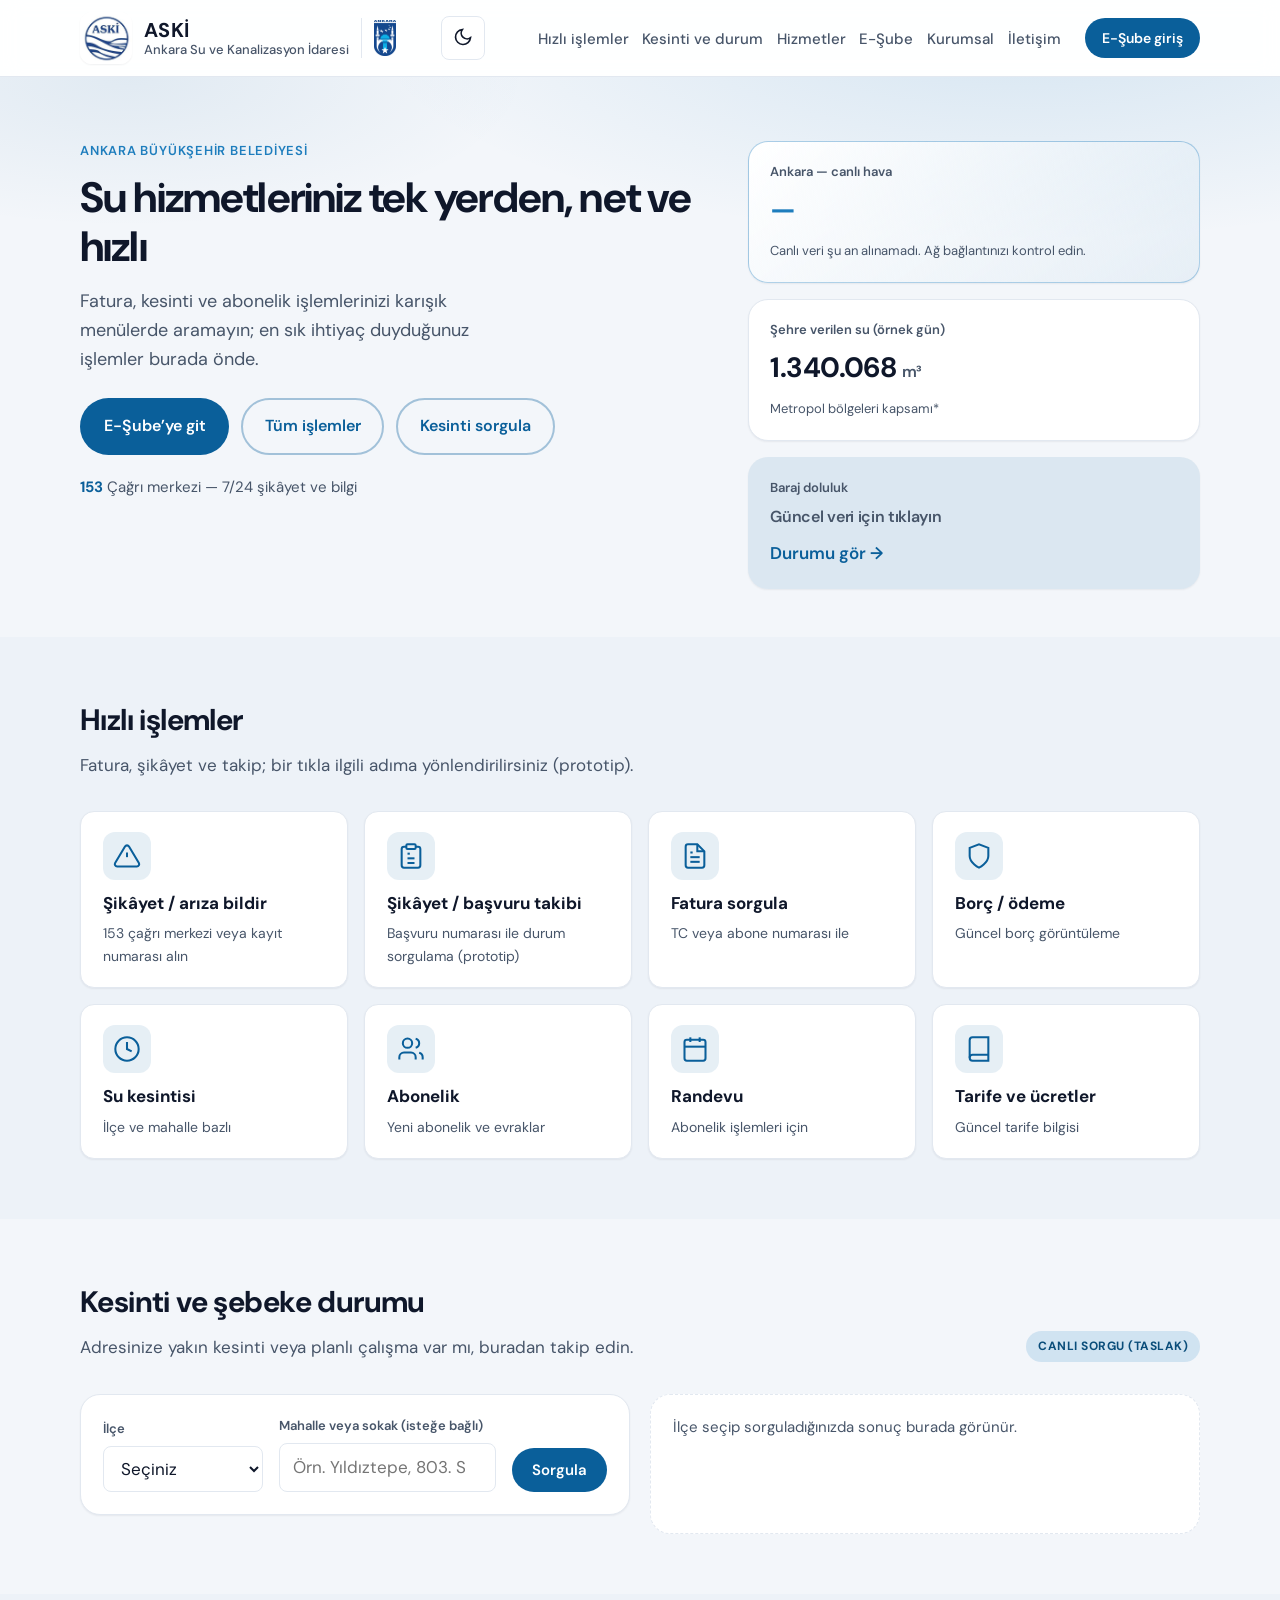
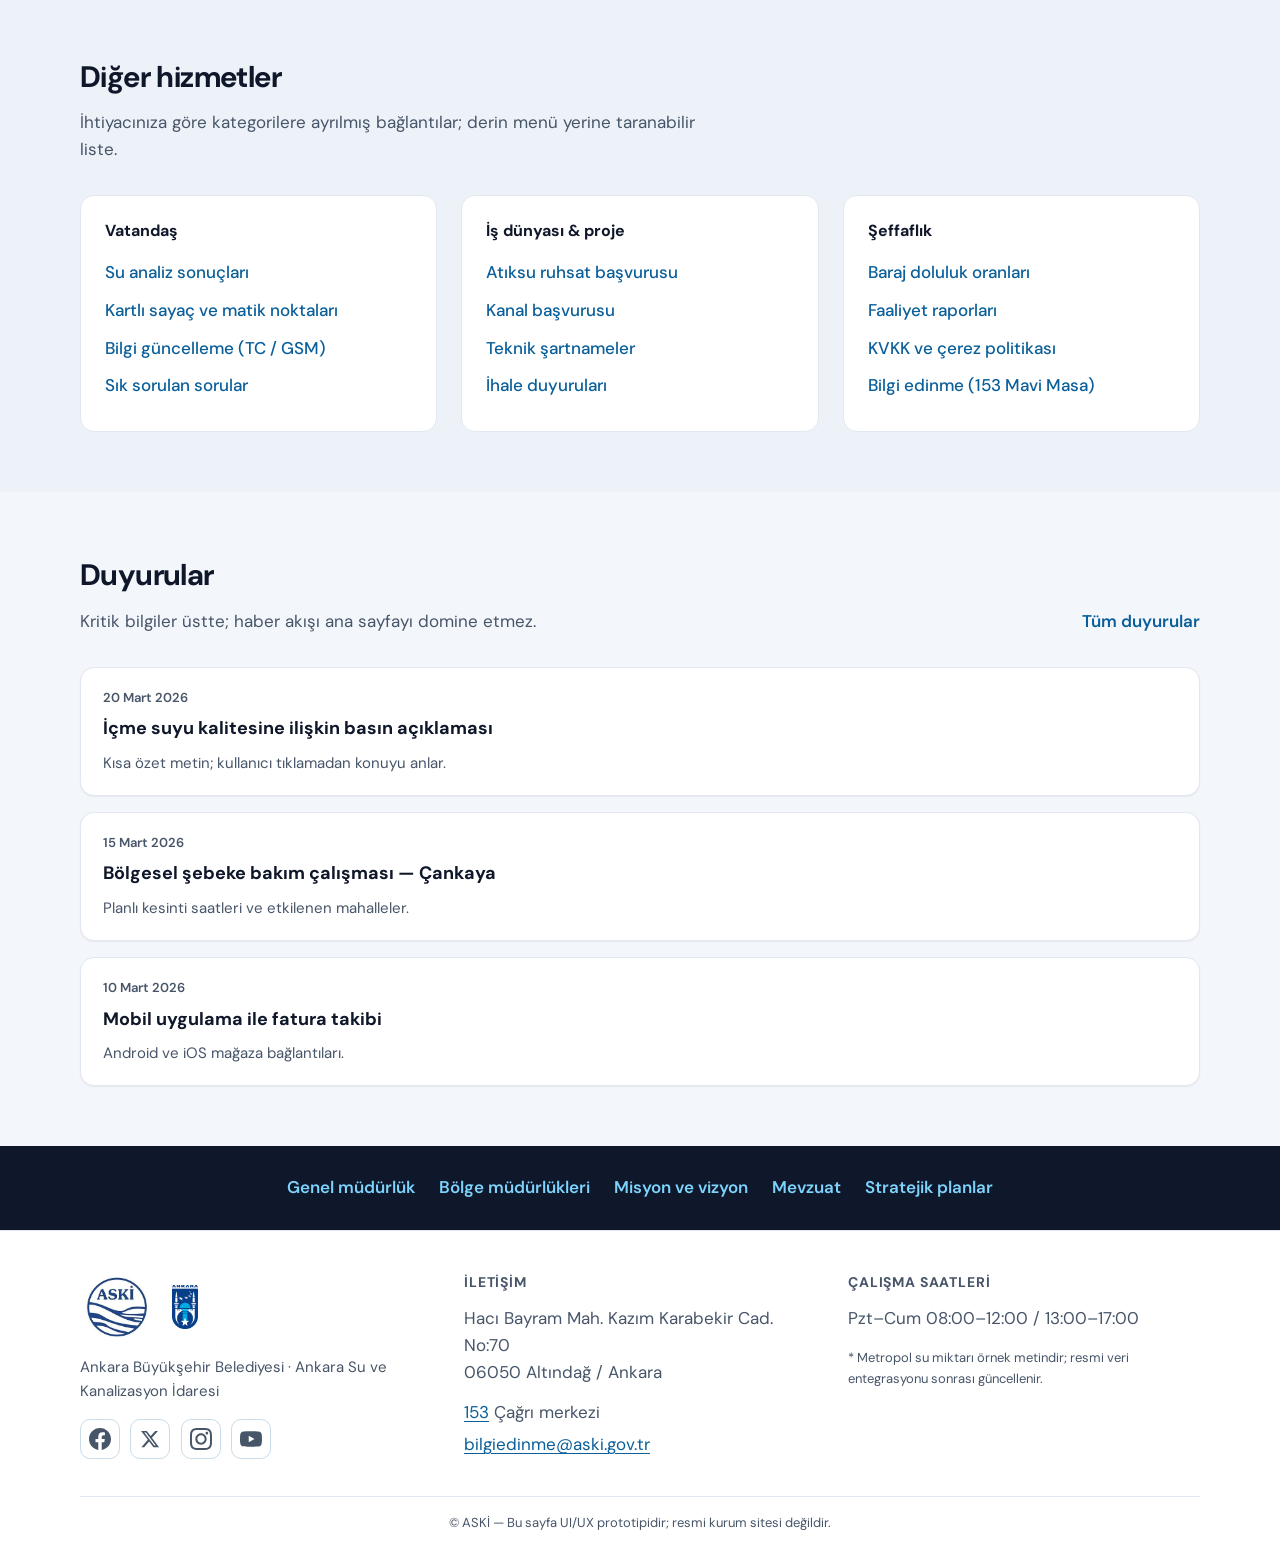
==== commit 4b3501b4: "Site içi aramayı kaldır; hızlı işlemlere şikâyet ve takip kartları Made-with: Cursor" ====
--- a/index.html
+++ b/index.html
@@ -50,21 +50,6 @@
         </div>
 
         <div class="header__tools">
-          <div class="site-search" data-site-search>
-            <label class="visually-hidden" for="site-search-input">Site içi ara</label>
-            <input
-              type="search"
-              id="site-search-input"
-              class="site-search__input"
-              placeholder="Site içi ara…"
-              autocomplete="off"
-              maxlength="80"
-              aria-autocomplete="list"
-              aria-controls="site-search-results"
-              aria-expanded="false"
-            />
-            <div class="site-search__dropdown" id="site-search-results" role="listbox" aria-label="Arama sonuçları" hidden></div>
-          </div>
           <button type="button" class="theme-toggle" data-theme-toggle aria-label="Karanlık temayı aç" title="Görünüm">
             <span class="theme-toggle__icon theme-toggle__icon--moon" aria-hidden="true">
               <svg width="20" height="20" viewBox="0 0 24 24" fill="none" stroke="currentColor" stroke-width="2"><path d="M21 12.79A9 9 0 1 1 11.21 3 7 7 0 0 0 21 12.79z"/></svg>
@@ -131,9 +116,27 @@
         <div class="shell">
           <div class="section__head">
             <h2 id="hizli-title" class="section__title">Hızlı işlemler</h2>
-            <p class="section__desc">En çok kullanılan işlemler; bir tıkla ilgili adıma yönlendirilirsiniz (prototip).</p>
+            <p class="section__desc">Fatura, şikâyet ve takip; bir tıkla ilgili adıma yönlendirilirsiniz (prototip).</p>
           </div>
           <ul class="quick-grid">
+            <li>
+              <a class="quick-card" href="tel:153">
+                <span class="quick-card__icon" aria-hidden="true">
+                  <svg width="28" height="28" viewBox="0 0 24 24" fill="none" stroke="currentColor" stroke-width="1.75"><path d="M10.29 3.86 1.82 18a2 2 0 0 0 1.71 3h16.94a2 2 0 0 0 1.71-3L13.71 3.86a2 2 0 0 0-3.42 0z"/><path d="M12 9v4"/><path d="M12 17h.01"/></svg>
+                </span>
+                <span class="quick-card__title">Şikâyet / arıza bildir</span>
+                <span class="quick-card__hint">153 çağrı merkezi veya kayıt numarası alın</span>
+              </a>
+            </li>
+            <li>
+              <a class="quick-card" href="#">
+                <span class="quick-card__icon" aria-hidden="true">
+                  <svg width="28" height="28" viewBox="0 0 24 24" fill="none" stroke="currentColor" stroke-width="1.75"><path d="M16 4h2a2 2 0 0 1 2 2v14a2 2 0 0 1-2 2H6a2 2 0 0 1-2-2V6a2 2 0 0 1 2-2h2"/><rect x="8" y="2" width="8" height="4" rx="1"/><path d="M9 14h6"/><path d="M9 18h6"/><path d="M9 10h2"/></svg>
+                </span>
+                <span class="quick-card__title">Şikâyet / başvuru takibi</span>
+                <span class="quick-card__hint">Başvuru numarası ile durum sorgulama (prototip)</span>
+              </a>
+            </li>
             <li>
               <a class="quick-card" href="esube.html">
                 <span class="quick-card__icon" aria-hidden="true">
--- a/styles.css
+++ b/styles.css
@@ -153,7 +153,7 @@
   min-width: 0;
 }
 
-@media (min-width: 881px) {
+@media (min-width: 1200px) {
   .header__inner {
     flex-wrap: nowrap;
   }
@@ -166,15 +166,53 @@
 .header__tools {
   display: flex;
   align-items: center;
+  justify-content: flex-end;
   gap: 0.5rem;
-  flex: 1 1 200px;
-  max-width: 340px;
-  min-width: 0;
+  flex-shrink: 0;
 }
 
 @media (min-width: 881px) {
   .header__tools {
+    margin-left: auto;
     margin-right: 0.5rem;
+  }
+}
+
+/* 881–1199px: logo + tema üst satırda; menü tam genişlikte alt satır */
+@media (min-width: 881px) and (max-width: 1199px) {
+  .header__inner {
+    flex-wrap: wrap;
+    row-gap: 0.5rem;
+  }
+
+  .header__tools {
+    flex: 0 0 auto;
+    margin-left: auto;
+  }
+
+  .site-nav {
+    flex-basis: 100%;
+    width: 100%;
+    margin-left: 0 !important;
+    padding-top: 0.65rem;
+    border-top: 1px solid var(--color-border);
+    gap: 0.75rem;
+  }
+
+  .site-nav__list {
+    flex: 1 1 auto;
+    min-width: 0;
+    overflow-x: auto;
+    overflow-y: hidden;
+    -webkit-overflow-scrolling: touch;
+    scrollbar-width: thin;
+    padding-bottom: 4px;
+    mask-image: linear-gradient(to right, #000 0%, #000 calc(100% - 28px), transparent 100%);
+    -webkit-mask-image: linear-gradient(to right, #000 0%, #000 calc(100% - 28px), transparent 100%);
+  }
+
+  .site-nav__list li {
+    flex-shrink: 0;
   }
 }
 
@@ -184,95 +222,6 @@
     order: 3;
     max-width: none;
   }
-}
-
-/* Site içi arama */
-
-.site-search {
-  position: relative;
-  flex: 1;
-  min-width: 0;
-}
-
-.site-search__input {
-  width: 100%;
-  padding: 0.5rem 0.75rem 0.5rem 2.25rem;
-  font: inherit;
-  font-size: 0.875rem;
-  border: 1px solid var(--color-border);
-  border-radius: 999px;
-  background: var(--color-surface);
-  color: var(--color-ink);
-}
-
-.site-search__input:focus {
-  outline: none;
-  border-color: var(--color-accent);
-  box-shadow: 0 0 0 3px var(--color-accent-soft);
-}
-
-.site-search::before {
-  content: "";
-  position: absolute;
-  left: 0.75rem;
-  top: 50%;
-  transform: translateY(-50%);
-  width: 16px;
-  height: 16px;
-  background: no-repeat center / contain;
-  background-image: url("data:image/svg+xml,%3Csvg xmlns='http://www.w3.org/2000/svg' fill='none' stroke='%23475569' stroke-width='2' viewBox='0 0 24 24'%3E%3Ccircle cx='11' cy='11' r='8'/%3E%3Cpath d='m21 21-4.35-4.35'/%3E%3C/svg%3E");
-  pointer-events: none;
-  opacity: 0.75;
-}
-
-.site-search__dropdown {
-  position: absolute;
-  z-index: 60;
-  left: 0;
-  right: 0;
-  top: calc(100% + 6px);
-  max-height: 280px;
-  overflow-y: auto;
-  padding: 0.35rem;
-  margin: 0;
-  list-style: none;
-  background: var(--color-surface);
-  border: 1px solid var(--color-border);
-  border-radius: var(--radius-md);
-  box-shadow: var(--shadow-md);
-}
-
-.site-search__item {
-  display: block;
-  padding: 0.6rem 0.75rem;
-  border-radius: var(--radius-sm);
-  text-decoration: none;
-  color: inherit;
-}
-
-.site-search__item:hover,
-.site-search__item:focus-visible {
-  background: var(--color-accent-soft);
-  outline: none;
-}
-
-.site-search__item-title {
-  display: block;
-  font-weight: 600;
-  font-size: 0.9rem;
-}
-
-.site-search__item-excerpt {
-  display: block;
-  font-size: 0.78rem;
-  color: var(--color-ink-muted);
-  margin-top: 0.15rem;
-}
-
-.site-search__empty {
-  padding: 0.75rem;
-  font-size: 0.875rem;
-  color: var(--color-ink-muted);
 }
 
 /* Karanlık mod düğmesi */
@@ -451,11 +400,30 @@
   padding: 0;
 }
 
+@media (min-width: 881px) {
+  .site-nav__list {
+    flex-wrap: nowrap;
+    gap: 0.35rem 0.85rem;
+  }
+
+  .site-nav__list a {
+    white-space: nowrap;
+    font-size: 0.875rem;
+    padding: 0.35rem 0.1rem;
+  }
+}
+
+@media (min-width: 1200px) {
+  .site-nav__list a {
+    font-size: 0.9375rem;
+    padding: 0.35rem 0;
+  }
+}
+
 .site-nav__list a {
   text-decoration: none;
   font-weight: 500;
   color: var(--color-ink-muted);
-  padding: 0.35rem 0;
 }
 
 .site-nav__list a:hover,
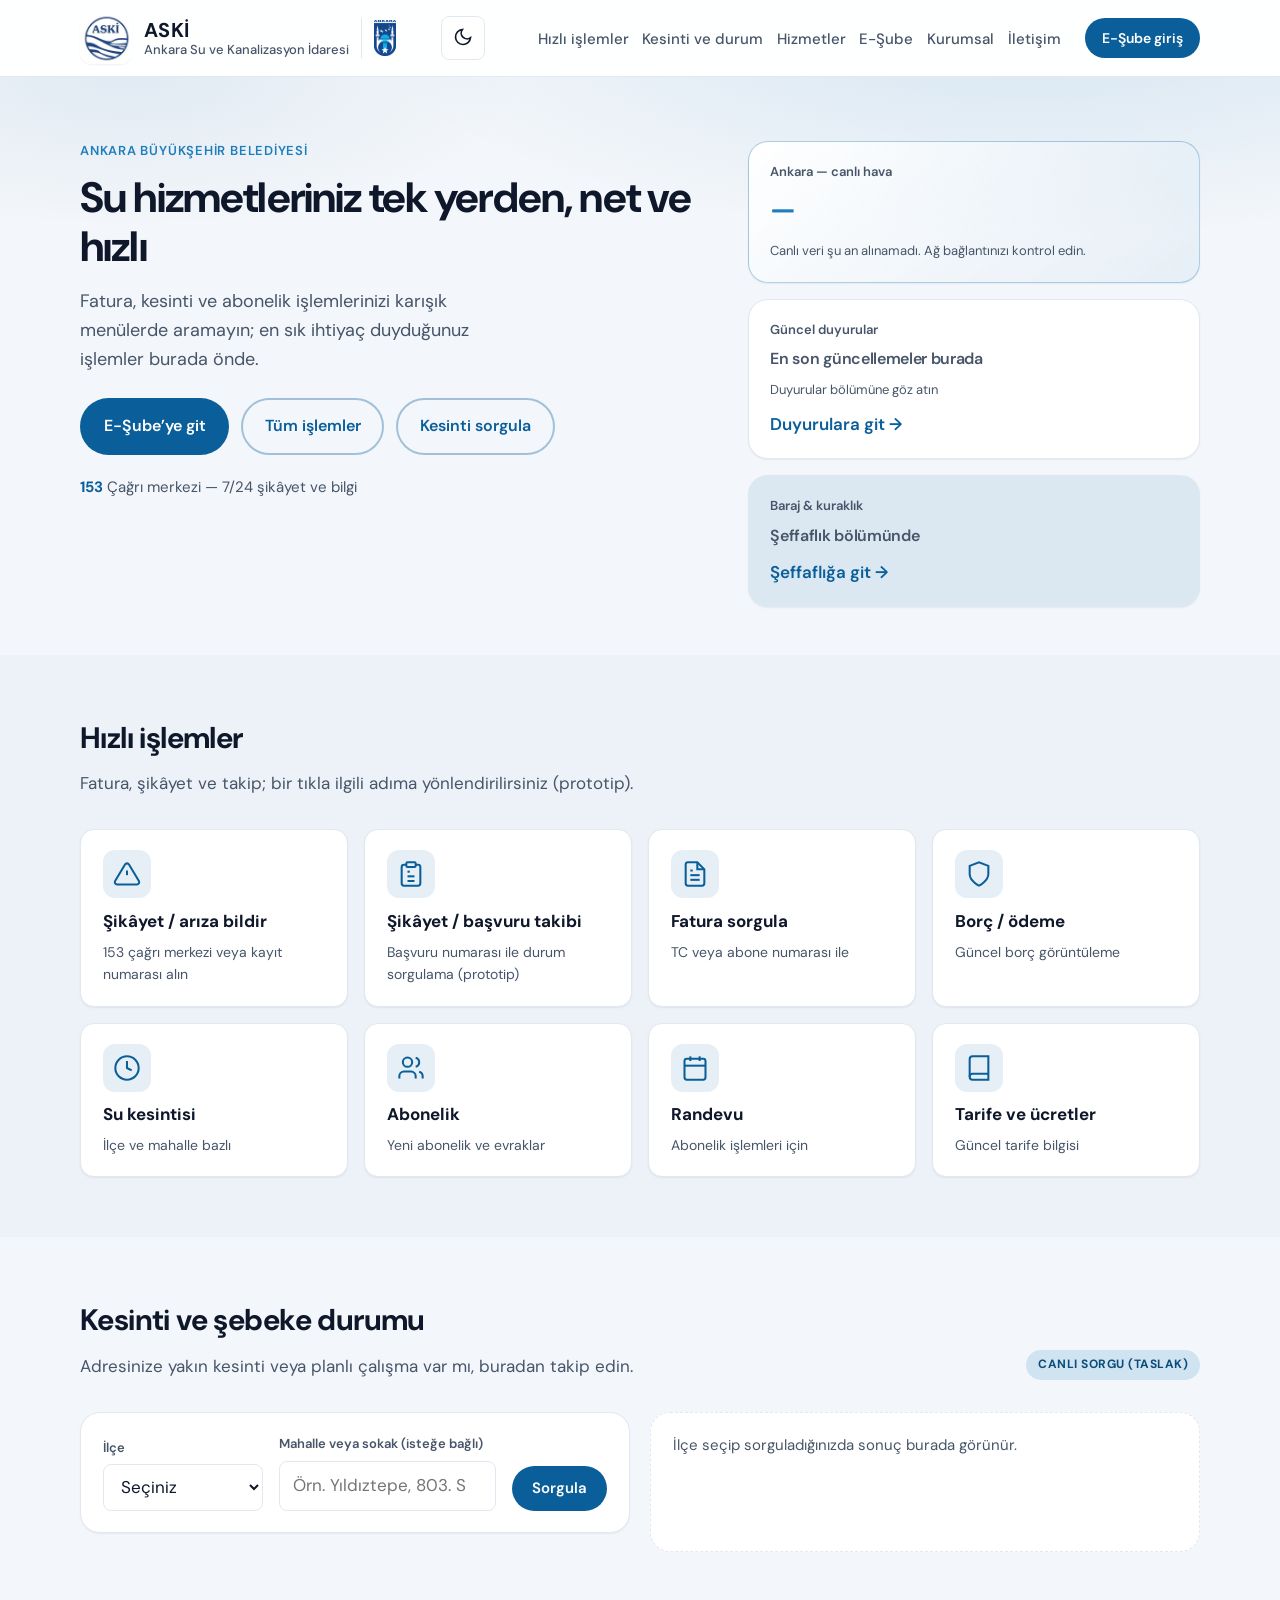
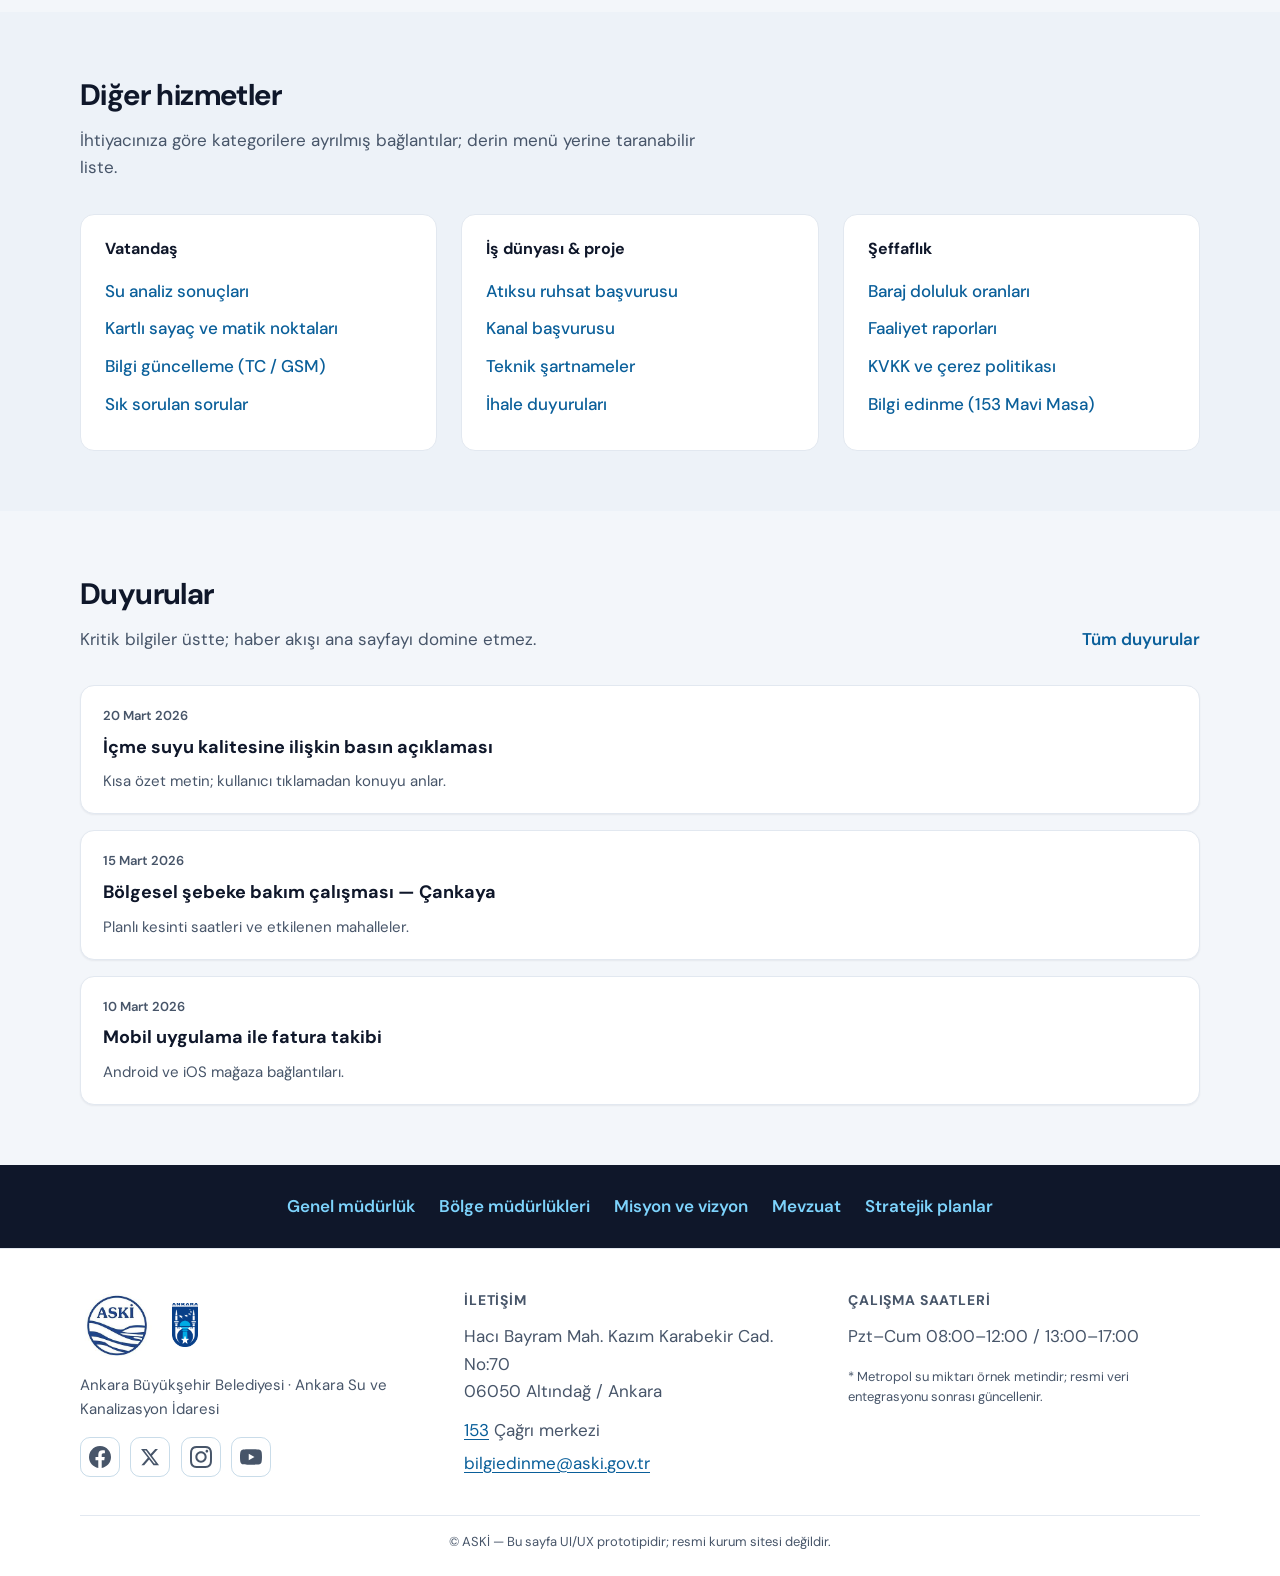
==== commit 44963b84: "Hero placeholderları kaldır; hızlı kart linkleri ve duyurular durumları Made-with: Cursor" ====
--- a/index.html
+++ b/index.html
@@ -95,18 +95,19 @@
           <div class="hero__panel" role="region" aria-label="Özet durum">
             <div class="stat-card stat-card--live" data-live-weather>
               <span class="stat-card__label">Ankara — canlı hava</span>
-              <span class="stat-card__value stat-card__value--weather" data-weather-temp>—°C</span>
-              <span class="stat-card__meta" data-weather-meta>Kaynak: Open-Meteo API</span>
+              <span class="stat-card__value stat-card__value--weather" data-weather-temp aria-live="polite">Yükleniyor…</span>
+              <span class="stat-card__meta" data-weather-meta>Open-Meteo API'den alınıyor…</span>
             </div>
             <div class="stat-card">
-              <span class="stat-card__label">Şehre verilen su (örnek gün)</span>
-              <span class="stat-card__value">1.340.068 <span class="stat-card__unit">m³</span></span>
-              <span class="stat-card__meta">Metropol bölgeleri kapsamı*</span>
+              <span class="stat-card__label">Güncel duyurular</span>
+              <span class="stat-card__value stat-card__value--sm">En son güncellemeler burada</span>
+              <span class="stat-card__meta">Duyurular bölümüne göz atın</span>
+              <a class="stat-card__link" href="#duyurular">Duyurulara git →</a>
             </div>
             <div class="stat-card stat-card--muted">
-              <span class="stat-card__label">Baraj doluluk</span>
-              <span class="stat-card__value stat-card__value--sm">Güncel veri için tıklayın</span>
-              <a class="stat-card__link" href="#durum">Durumu gör →</a>
+              <span class="stat-card__label">Baraj & kuraklık</span>
+              <span class="stat-card__value stat-card__value--sm">Şeffaflık bölümünde</span>
+              <a class="stat-card__link" href="#hizmetler">Şeffaflığa git →</a>
             </div>
           </div>
         </div>
@@ -129,7 +130,7 @@
               </a>
             </li>
             <li>
-              <a class="quick-card" href="#">
+              <a class="quick-card" href="esube.html">
                 <span class="quick-card__icon" aria-hidden="true">
                   <svg width="28" height="28" viewBox="0 0 24 24" fill="none" stroke="currentColor" stroke-width="1.75"><path d="M16 4h2a2 2 0 0 1 2 2v14a2 2 0 0 1-2 2H6a2 2 0 0 1-2-2V6a2 2 0 0 1 2-2h2"/><rect x="8" y="2" width="8" height="4" rx="1"/><path d="M9 14h6"/><path d="M9 18h6"/><path d="M9 10h2"/></svg>
                 </span>
@@ -156,7 +157,7 @@
               </a>
             </li>
             <li>
-              <a class="quick-card" href="#">
+              <a class="quick-card" href="#durum">
                 <span class="quick-card__icon" aria-hidden="true">
                   <svg width="28" height="28" viewBox="0 0 24 24" fill="none" stroke="currentColor" stroke-width="1.75"><circle cx="12" cy="12" r="10"/><path d="M12 6v6l4 2"/></svg>
                 </span>
@@ -165,7 +166,7 @@
               </a>
             </li>
             <li>
-              <a class="quick-card" href="#">
+              <a class="quick-card" href="esube.html">
                 <span class="quick-card__icon" aria-hidden="true">
                   <svg width="28" height="28" viewBox="0 0 24 24" fill="none" stroke="currentColor" stroke-width="1.75"><path d="M16 21v-2a4 4 0 0 0-4-4H6a4 4 0 0 0-4 4v2"/><circle cx="9" cy="7" r="4"/><path d="M22 21v-2a4 4 0 0 0-3-3.87"/><path d="M16 3.13a4 4 0 0 1 0 7.75"/></svg>
                 </span>
@@ -174,7 +175,7 @@
               </a>
             </li>
             <li>
-              <a class="quick-card" href="#">
+              <a class="quick-card" href="esube.html">
                 <span class="quick-card__icon" aria-hidden="true">
                   <svg width="28" height="28" viewBox="0 0 24 24" fill="none" stroke="currentColor" stroke-width="1.75"><rect x="3" y="4" width="18" height="18" rx="2"/><path d="M16 2v4"/><path d="M8 2v4"/><path d="M3 10h18"/></svg>
                 </span>
@@ -183,7 +184,7 @@
               </a>
             </li>
             <li>
-              <a class="quick-card" href="#">
+              <a class="quick-card" href="#hizmetler">
                 <span class="quick-card__icon" aria-hidden="true">
                   <svg width="28" height="28" viewBox="0 0 24 24" fill="none" stroke="currentColor" stroke-width="1.75"><path d="M4 19.5A2.5 2.5 0 0 1 6.5 17H20"/><path d="M6.5 2H20v20H6.5A2.5 2.5 0 0 1 4 19.5v-15A2.5 2.5 0 0 1 6.5 2z"/></svg>
                 </span>
@@ -246,62 +247,62 @@
             <div class="service-block">
               <h3 class="service-block__title">Vatandaş</h3>
               <ul class="link-list">
-                <li><a href="#">Su analiz sonuçları</a></li>
-                <li><a href="#">Kartlı sayaç ve matik noktaları</a></li>
-                <li><a href="#">Bilgi güncelleme (TC / GSM)</a></li>
-                <li><a href="#">Sık sorulan sorular</a></li>
+                <li><a href="404.html">Su analiz sonuçları</a></li>
+                <li><a href="404.html">Kartlı sayaç ve matik noktaları</a></li>
+                <li><a href="404.html">Bilgi güncelleme (TC / GSM)</a></li>
+                <li><a href="404.html">Sık sorulan sorular</a></li>
               </ul>
             </div>
             <div class="service-block">
               <h3 class="service-block__title">İş dünyası & proje</h3>
               <ul class="link-list">
-                <li><a href="#">Atıksu ruhsat başvurusu</a></li>
-                <li><a href="#">Kanal başvurusu</a></li>
-                <li><a href="#">Teknik şartnameler</a></li>
-                <li><a href="#">İhale duyuruları</a></li>
+                <li><a href="404.html">Atıksu ruhsat başvurusu</a></li>
+                <li><a href="404.html">Kanal başvurusu</a></li>
+                <li><a href="404.html">Teknik şartnameler</a></li>
+                <li><a href="404.html">İhale duyuruları</a></li>
               </ul>
             </div>
             <div class="service-block">
               <h3 class="service-block__title">Şeffaflık</h3>
               <ul class="link-list">
-                <li><a href="#">Baraj doluluk oranları</a></li>
-                <li><a href="#">Faaliyet raporları</a></li>
-                <li><a href="#">KVKK ve çerez politikası</a></li>
-                <li><a href="#">Bilgi edinme (153 Mavi Masa)</a></li>
+                <li><a href="404.html">Baraj doluluk oranları</a></li>
+                <li><a href="404.html">Faaliyet raporları</a></li>
+                <li><a href="404.html">KVKK ve çerez politikası</a></li>
+                <li><a href="404.html">Bilgi edinme (153 Mavi Masa)</a></li>
               </ul>
             </div>
           </div>
         </div>
       </section>
 
-      <section class="section" aria-labelledby="duyuru-title">
+      <section id="duyurular" class="section" aria-labelledby="duyuru-title">
         <div class="shell">
           <div class="section__head section__head--row">
             <div>
               <h2 id="duyuru-title" class="section__title">Duyurular</h2>
               <p class="section__desc">Kritik bilgiler üstte; haber akışı ana sayfayı domine etmez.</p>
             </div>
-            <a class="text-link" href="#">Tüm duyurular</a>
+            <a class="text-link" href="#duyurular">Tüm duyurular</a>
           </div>
           <ul class="news-list">
             <li>
               <article class="news-item">
                 <time class="news-item__date" datetime="2026-03-20">20 Mart 2026</time>
-                <h3 class="news-item__title"><a href="#">İçme suyu kalitesine ilişkin basın açıklaması</a></h3>
+                <h3 class="news-item__title"><a href="404.html">İçme suyu kalitesine ilişkin basın açıklaması</a></h3>
                 <p class="news-item__excerpt">Kısa özet metin; kullanıcı tıklamadan konuyu anlar.</p>
               </article>
             </li>
             <li>
               <article class="news-item">
                 <time class="news-item__date" datetime="2026-03-15">15 Mart 2026</time>
-                <h3 class="news-item__title"><a href="#">Bölgesel şebeke bakım çalışması — Çankaya</a></h3>
+                <h3 class="news-item__title"><a href="404.html">Bölgesel şebeke bakım çalışması — Çankaya</a></h3>
                 <p class="news-item__excerpt">Planlı kesinti saatleri ve etkilenen mahalleler.</p>
               </article>
             </li>
             <li>
               <article class="news-item">
                 <time class="news-item__date" datetime="2026-03-10">10 Mart 2026</time>
-                <h3 class="news-item__title"><a href="#">Mobil uygulama ile fatura takibi</a></h3>
+                <h3 class="news-item__title"><a href="404.html">Mobil uygulama ile fatura takibi</a></h3>
                 <p class="news-item__excerpt">Android ve iOS mağaza bağlantıları.</p>
               </article>
             </li>
@@ -313,11 +314,11 @@
         <div class="shell kurumsal-strip">
           <h2 id="kurumsal-title" class="visually-hidden">Kurumsal kısayollar</h2>
           <ul class="kurumsal-strip__list">
-            <li><a href="#">Genel müdürlük</a></li>
-            <li><a href="#">Bölge müdürlükleri</a></li>
-            <li><a href="#">Misyon ve vizyon</a></li>
-            <li><a href="#">Mevzuat</a></li>
-            <li><a href="#">Stratejik planlar</a></li>
+            <li><a href="404.html">Genel müdürlük</a></li>
+            <li><a href="404.html">Bölge müdürlükleri</a></li>
+            <li><a href="404.html">Misyon ve vizyon</a></li>
+            <li><a href="404.html">Mevzuat</a></li>
+            <li><a href="404.html">Stratejik planlar</a></li>
           </ul>
         </div>
       </section>
--- a/styles.css
+++ b/styles.css
@@ -1097,7 +1097,7 @@
   color: var(--color-ink-muted);
 }
 
-/* E-Şube giriş (İSKİ tarzı görev odaklı düzen) */
+/* E-Şube giriş */
 
 .page-esube {
   min-height: 100vh;
